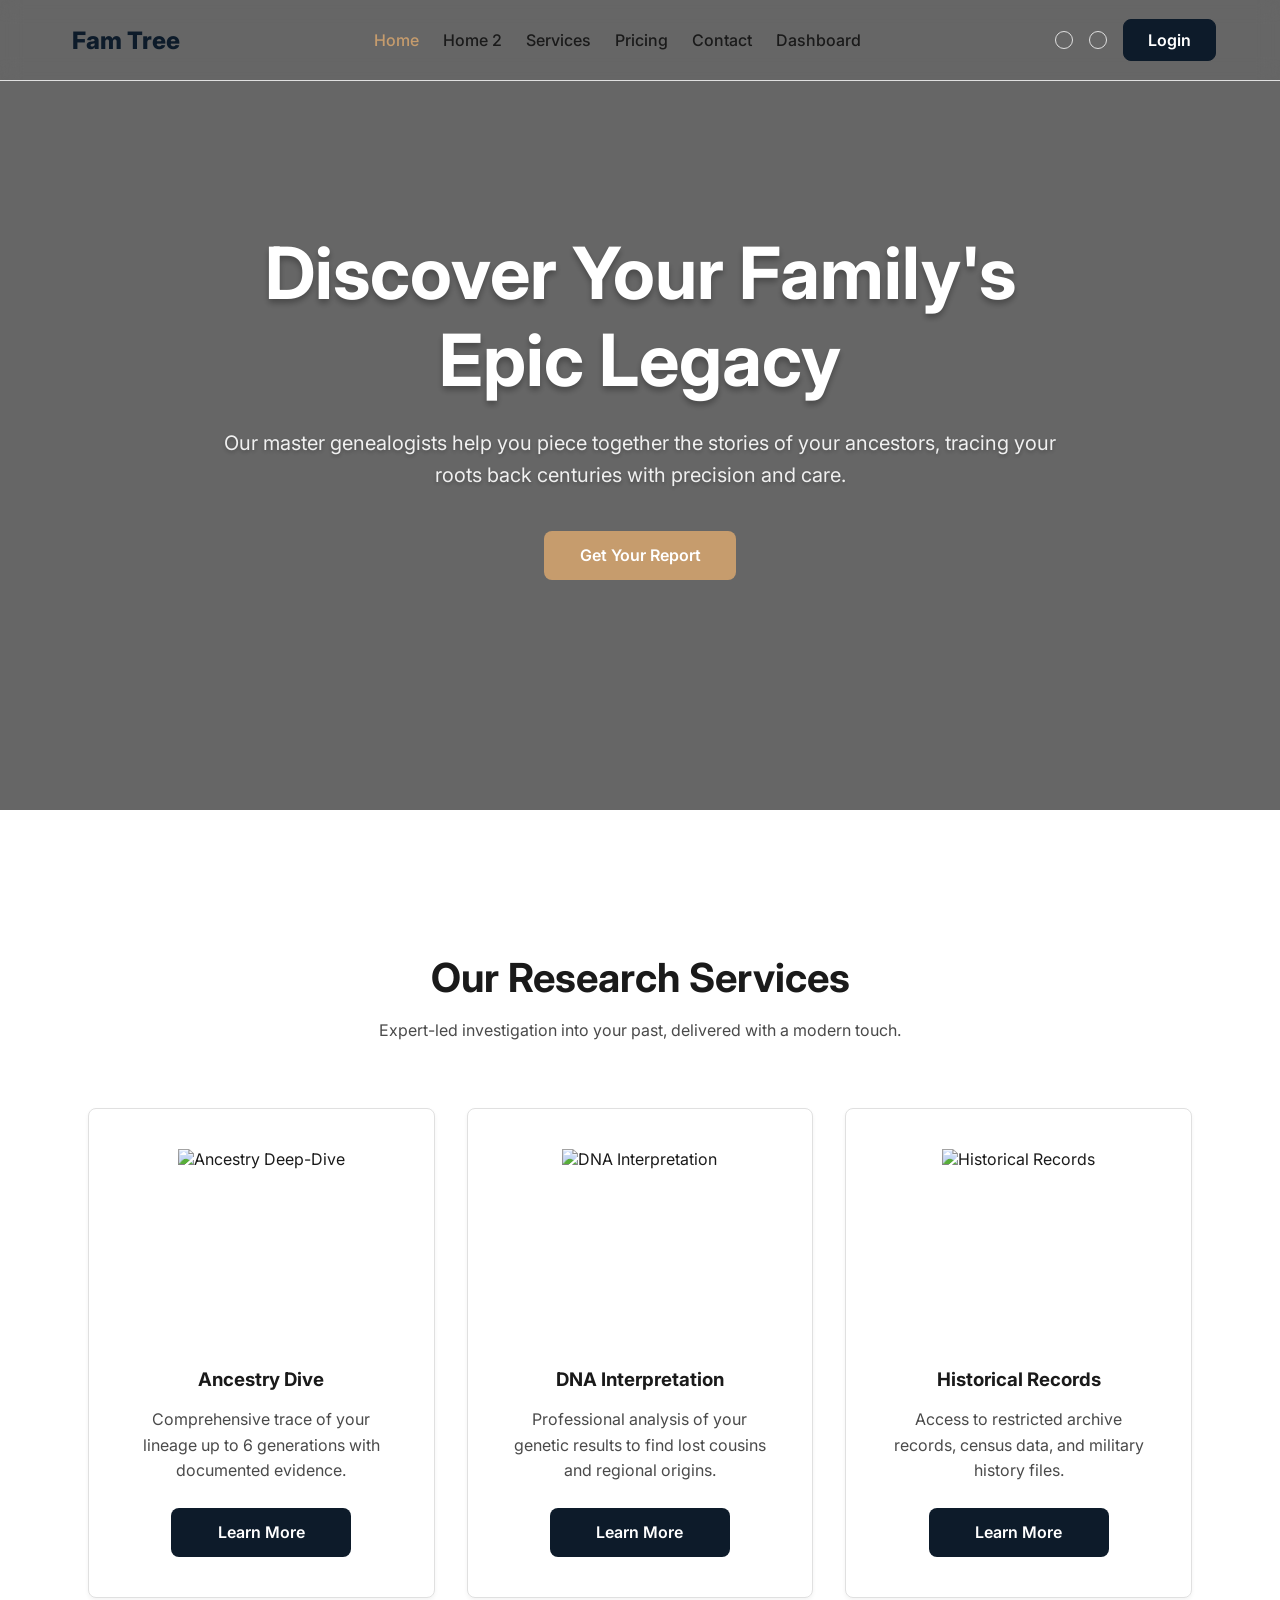
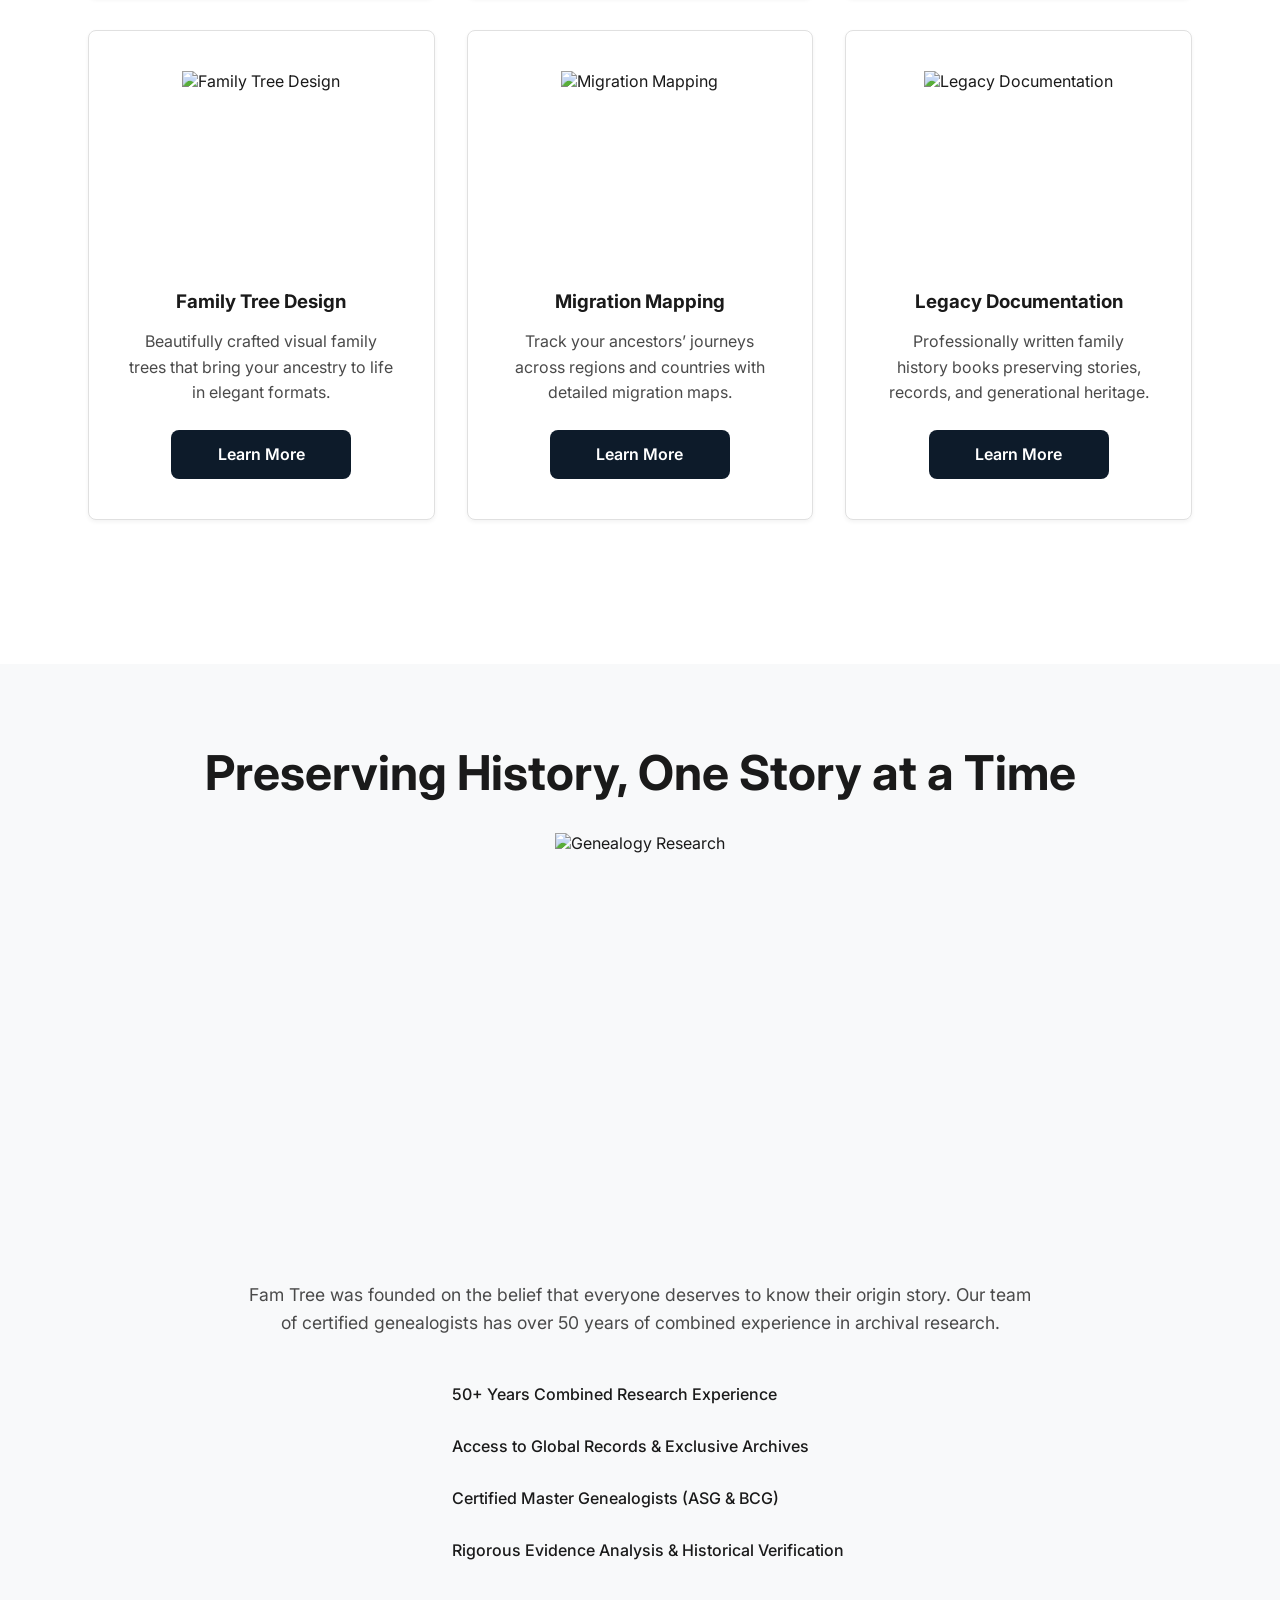
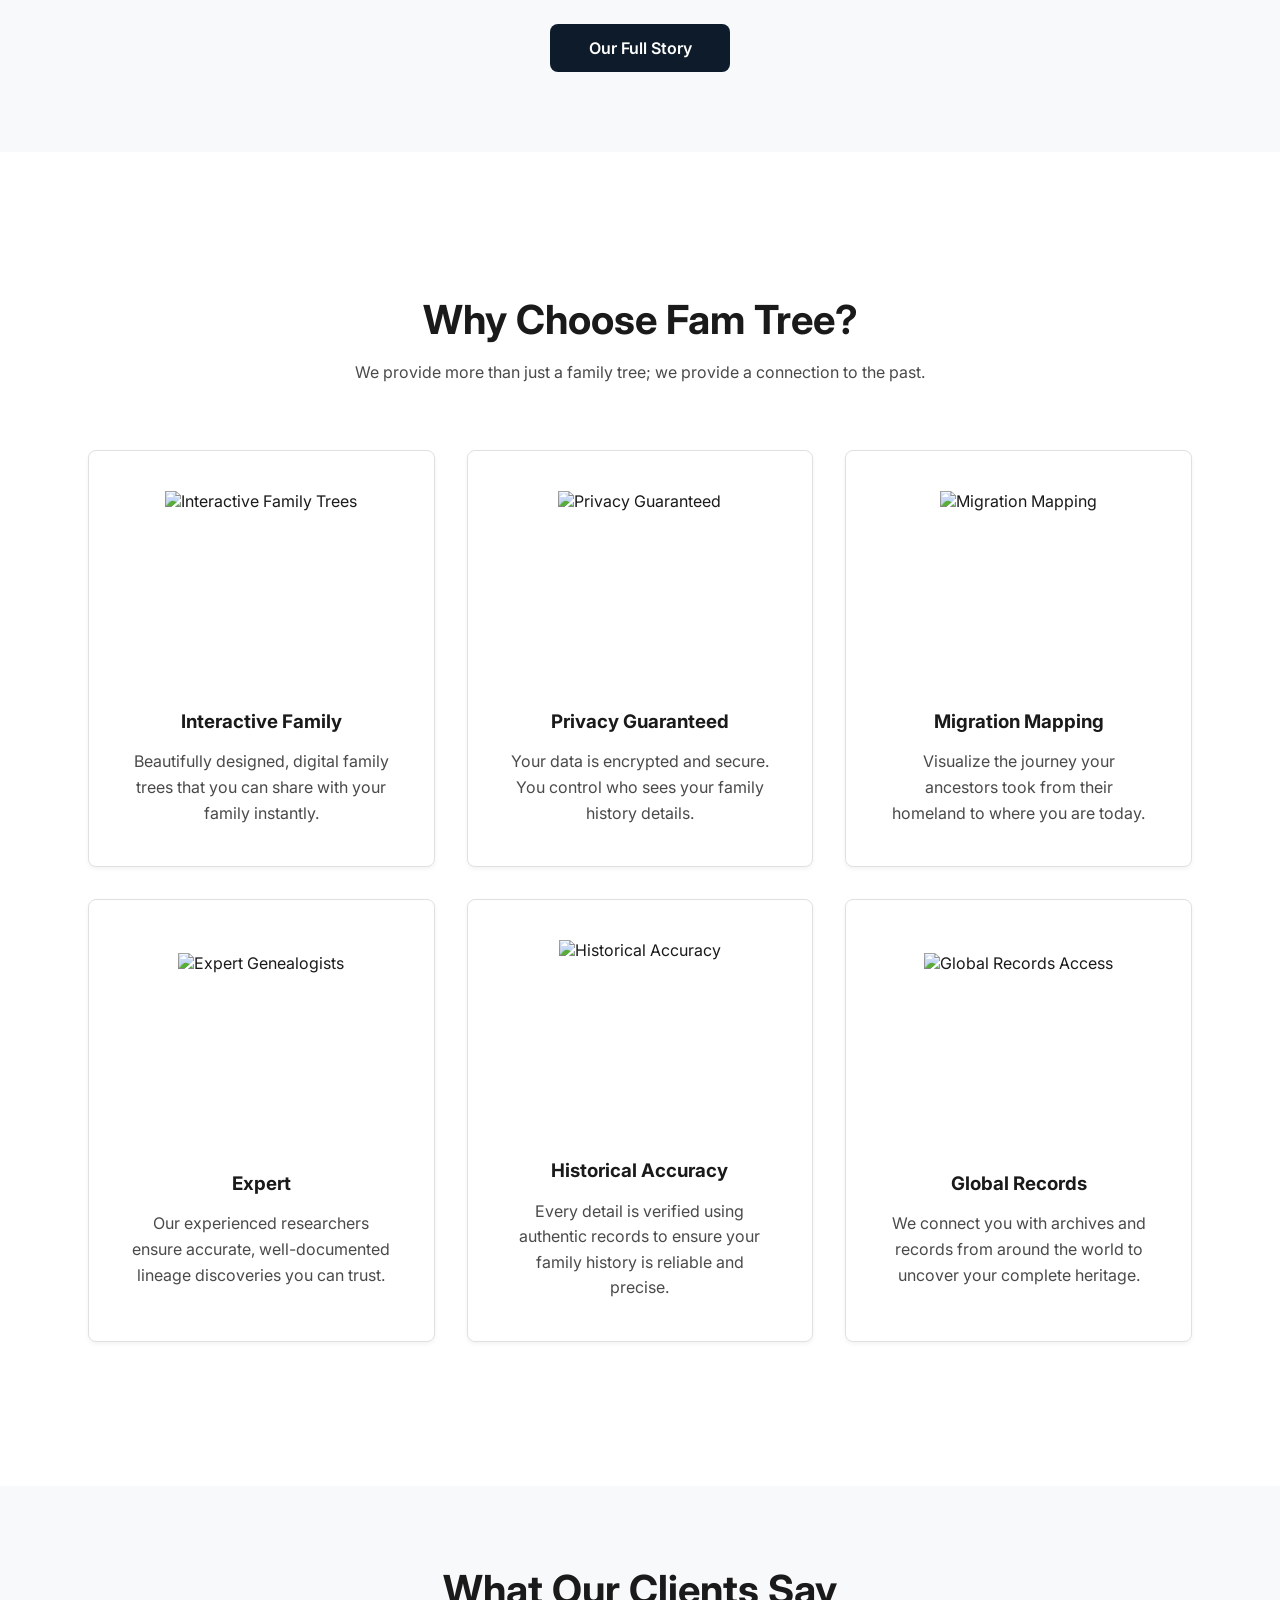
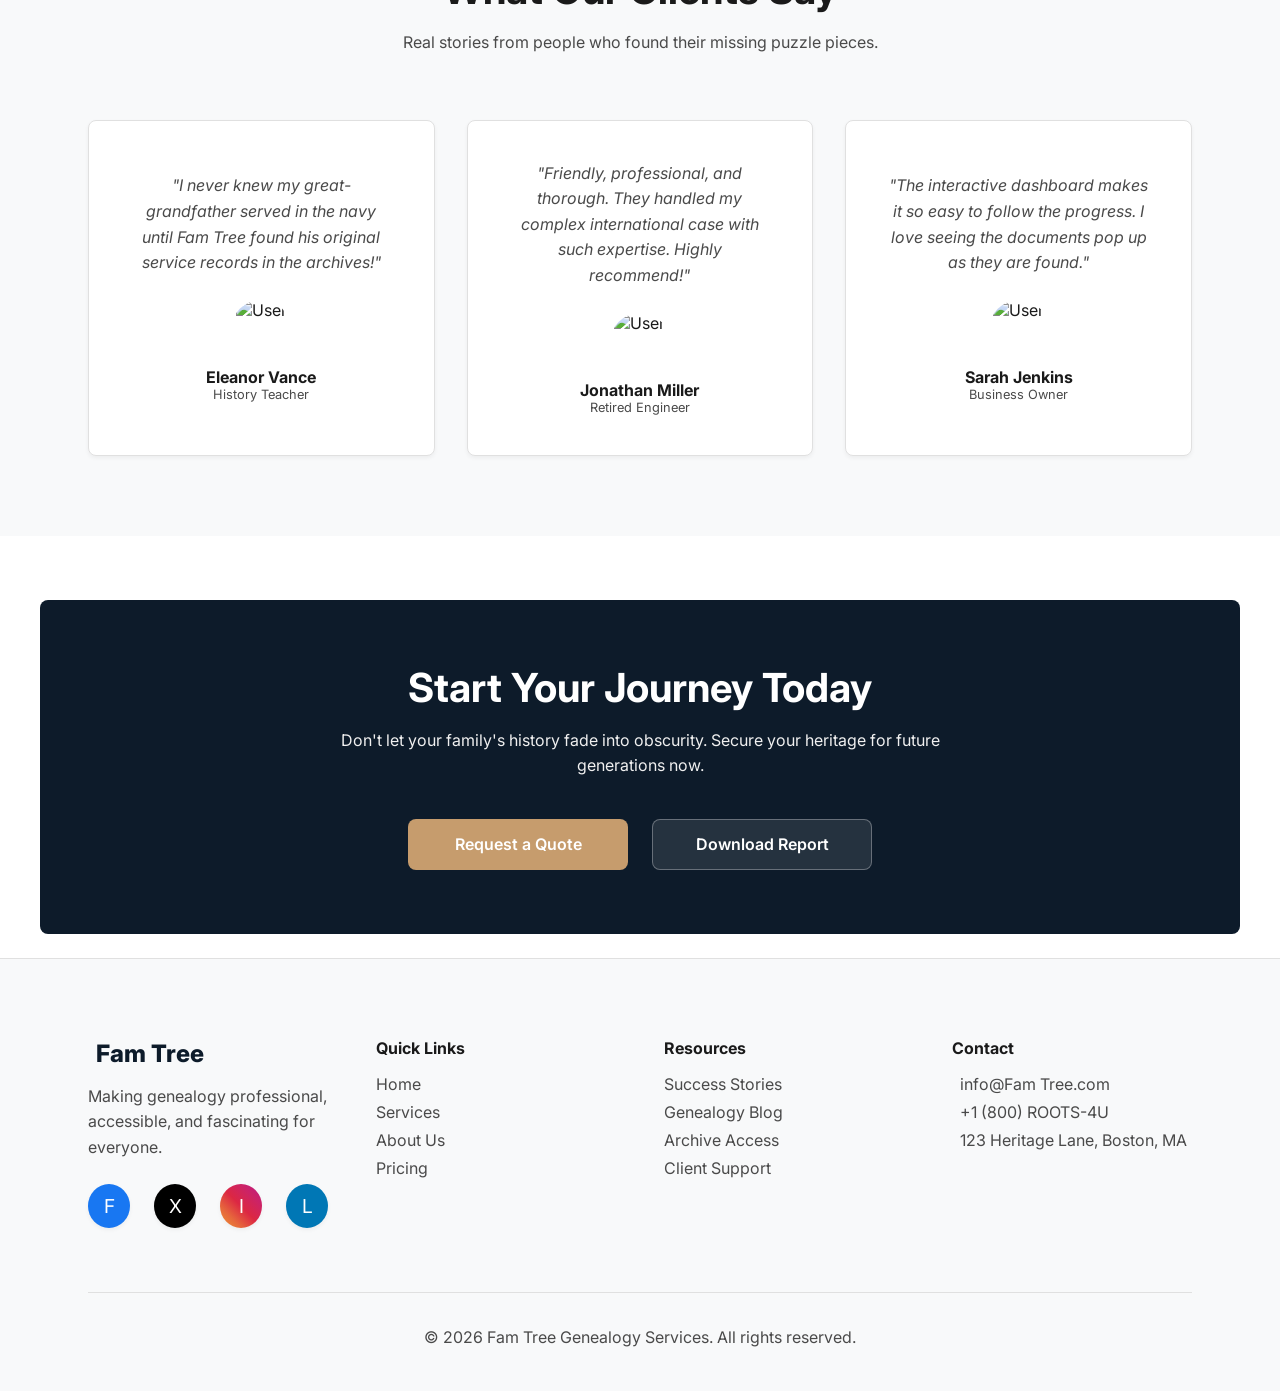
==== index.html @ e9df8e78 "first commit" ====
<!DOCTYPE html>
<html lang="en" dir="ltr">

<head>
    <meta charset="UTF-8">
    <meta name="viewport" content="width=device-width, initial-scale=1.0">
    <title>Fam Tree | Discover Your Roots, Uncover Your History</title>
    <!-- Favicon -->
    <link rel="icon" type="image/x-icon" href="https://lucide.dev/favicon.ico">
    <!-- Google Fonts -->
    <link href="https://fonts.googleapis.com/css2?family=Inter:wght@400;500;600;700;800&display=swap" rel="stylesheet">
    <!-- CSS -->
    <link rel="stylesheet" href="css/style.css">
    <!-- Lucide Icons -->
    <script src="https://unpkg.com/lucide@latest/dist/umd/lucide.js"></script>
</head>

<body data-theme="light">

    <!-- Header (Step 4) -->
    <header id="main-header">
        <nav class="nav-container">
            <a href="index.html" class="logo">
                <i data-lucide="tree-pine"></i>
                <span>Fam Tree</span>
            </a>

            <div class="nav-links">
                <a href="index.html" class="active">Home</a>
                <a href="home2.html">Home 2</a>
                <a href="services.html">Services</a>
                <a href="pricing.html">Pricing</a>
                <a href="contact.html">Contact</a>
                <a href="dashboard.html">Dashboard</a>

                <div class="mobile-controls">
                    <div class="mobile-toggle-group">
                        <button class="icon-btn theme-toggle" aria-label="Toggle Dark Mode">
                            <i data-lucide="moon"></i>
                        </button>
                        <button class="icon-btn rtl-toggle" aria-label="Toggle RTL Mode">
                            <i data-lucide="languages"></i>
                        </button>
                    </div>
                    <a href="login.html" class="login-btn">Login</a>
                </div>
            </div>

            <div class="controls">
                <button class="icon-btn theme-toggle" aria-label="Toggle Dark Mode">
                    <i data-lucide="moon"></i>
                </button>
                <button class="icon-btn rtl-toggle" aria-label="Toggle RTL Mode">
                    <i data-lucide="languages"></i>
                </button>
                <a href="login.html" class="login-btn" id="login-btn-desktop">Login</a>
                <div class="hamburger" id="hamburger-menu">
                    <span></span>
                    <span></span>
                    <span></span>
                </div>
            </div>
        </nav>
    </header>

    <!-- 1. Hero Section (Step 7) -->
    <section id="hero"
        style="background-image: linear-gradient(rgba(0,0,0,0.6), rgba(0,0,0,0.6)), url('https://images.stockcake.com/public/c/8/5/c851ef48-970d-474e-9f16-f80fe208108b_large/planting-with-grandfather-stockcake.jpg'); background-size: cover; background-position: center; min-height: 90vh; display: flex; align-items: center; justify-content: center; text-align: center; color: #fff;">
        <div class="container hero-content" style="max-width: 900px;">
            <h1
                style="font-size: clamp(2.5rem, 6vw, 4.5rem); margin-bottom: 1.5rem; text-shadow: 0 4px 6px rgba(0,0,0,0.3);">
                Discover Your Family's Epic Legacy</h1>
            <p
                style="font-size: 1.25rem; color: #f0f0f0; margin-bottom: 2.5rem; text-shadow: 0 2px 4px rgba(0,0,0,0.3);">
                Our master genealogists help you piece together the stories of your ancestors, tracing your roots back
                centuries with precision and care.</p>
            <div style="display: flex; gap: 1rem; justify-content: center; flex-wrap: wrap;">
                <a href="pricing.html" class="btn btn-secondary">Get Your Report</a>
                
            </div>
        </div>
    </section>

    <!-- 2. Services Section (Step 7) -->
    <section id="services">
        <div class="container">
            <div style="text-align: center; margin-bottom: 4rem;">
                <h2 style="font-size: 2.5rem;">Our Research Services</h2>
                <p>Expert-led investigation into your past, delivered with a modern touch.</p>
            </div>
            <div class="grid grid-3">
                <div class="card">
                    <div
                        style="width: 100%; height: 180px; border-radius: var(--border-radius); overflow: hidden; margin-bottom: 1.5rem;">
                        <img src="https://cdn-ildicnf.nitrocdn.com/RaVcSOySObzEWINmkfYUCYqUpcskbIoR/assets/images/optimized/rev-edc653f/www.flatworldsolutions.com/research-analysis/images/research-analysis-services.webp"
                            alt="Ancestry Deep-Dive" style="width: 100%; height: 100%; object-fit: cover;">
                    </div>
                    <div style="margin-bottom: 1rem;"><i data-lucide="search"
                            style="width: 32px; height: 32px; color: var(--secondary-color);"></i></div>
                    <h3>Ancestry Dive</h3>
                    <p>Comprehensive trace of your lineage up to 6 generations with documented evidence.</p>
                    <a href="services.html" class="btn btn-primary" style="margin-top: 1.5rem;">Learn More</a>
                </div>
                <div class="card">
                    <div
                        style="width: 100%; height: 180px; border-radius: var(--border-radius); overflow: hidden; margin-bottom: 1.5rem;">
                        <img src="https://i.natgeofe.com/n/54ab8be4-cdb4-4f77-9c31-396166cbd6a1/01-dna-nationalgeographic_2490526.jpg"
                            alt="DNA Interpretation" style="width: 100%; height: 100%; object-fit: cover;">
                    </div>
                    <div style="margin-bottom: 1rem;"><i data-lucide="dna"
                            style="width: 32px; height: 32px; color: var(--secondary-color);"></i></div>
                    <h3>DNA Interpretation</h3>
                    <p>Professional analysis of your genetic results to find lost cousins and regional origins.</p>
                    <a href="services.html" class="btn btn-primary" style="margin-top: 1.5rem;">Learn More</a>
                </div>
                <div class="card">
                    <div
                        style="width: 100%; height: 180px; border-radius: var(--border-radius); overflow: hidden; margin-bottom: 1.5rem;">
                        <img src="https://blog.myheritage.com/wp-content/uploads/A_table_with_a_heap_of_documents_on_it-1732808741153-e1733914135484-753x423.jpg"
                            alt="Historical Records" style="width: 100%; height: 100%; object-fit: cover;">
                    </div>
                    <div style="margin-bottom: 1rem;"><i data-lucide="file-text"
                            style="width: 32px; height: 32px; color: var(--secondary-color);"></i></div>
                    <h3>Historical Records</h3>
                    <p>Access to restricted archive records, census data, and military history files.</p>
                    <a href="services.html" class="btn btn-primary" style="margin-top: 1.5rem;">Learn More</a>
                </div>
                <div class="card">
    <div
        style="width: 100%; height: 180px; border-radius: var(--border-radius); overflow: hidden; margin-bottom: 1.5rem;">
        <img src="https://m.media-amazon.com/images/I/61j4xUYisyS._AC_SL400_.jpg"
            alt="Family Tree Design" style="width: 100%; height: 100%; object-fit: cover;">
    </div>
    <div style="margin-bottom: 1rem;">
        <i data-lucide="git-branch"
            style="width: 32px; height: 32px; color: var(--secondary-color);"></i>
    </div>
    <h3>Family Tree Design</h3>
    <p>Beautifully crafted visual family trees that bring your ancestry to life in elegant formats.</p>
    <a href="services.html" class="btn btn-primary" style="margin-top: 1.5rem;">Learn More</a>
</div>

<div class="card">
    <div
        style="width: 100%; height: 180px; border-radius: var(--border-radius); overflow: hidden; margin-bottom: 1.5rem;">
        <img src="https://striking-women.org/sites/striking-women.org/files/styles/media_responsive_widest/public/migration_map.png"
            alt="Migration Mapping" style="width: 100%; height: 100%; object-fit: cover;">
    </div>
    <div style="margin-bottom: 1rem;">
        <i data-lucide="map"
            style="width: 32px; height: 32px; color: var(--secondary-color);"></i>
    </div>
    <h3>Migration Mapping</h3>
    <p>Track your ancestors’ journeys across regions and countries with detailed migration maps.</p>
    <a href="services.html" class="btn btn-primary" style="margin-top: 1.5rem;">Learn More</a>
</div>

<div class="card">
    <div
        style="width: 100%; height: 180px; border-radius: var(--border-radius); overflow: hidden; margin-bottom: 1.5rem;">
        <img src="https://www.parson-europe.com/sites/default/files/2023-10/PAG_Illustrationen_Migration.png"
            alt="Legacy Documentation" style="width: 100%; height: 100%; object-fit: cover;">
    </div>
    <div style="margin-bottom: 1rem;">
        <i data-lucide="book-open"
            style="width: 32px; height: 32px; color: var(--secondary-color);"></i>
    </div>
    <h3>Legacy Documentation</h3>
    <p>Professionally written family history books preserving stories, records, and generational heritage.</p>
    <a href="services.html" class="btn btn-primary" style="margin-top: 1.5rem;">Learn More</a>
</div>
            </div>
        </div>
    </section>

    <!-- 3. About Section (Step 9) -->
    <section id="about" style="background-color: var(--bg-secondary); text-align: center;">
        <div class="container">
            <div style="max-width: 900px; margin: 0 auto;">
                <h2 style="font-size: clamp(2rem, 4vw, 3rem); margin-bottom: 2rem;">Preserving History, One Story at a Time</h2>
                <div style="border-radius: var(--border-radius); overflow: hidden; height: 400px; margin-bottom: 3rem;">
                    <img src="https://scottpublib.org/wp-content/uploads/2021/12/Genealogy-5.jpg"
                        alt="Genealogy Research" style="width: 100%; height: 100%; object-fit: cover;">
                </div>
                <p style="margin-bottom: 2.5rem; font-size: 1.1rem; max-width: 800px; margin-left: auto; margin-right: auto;">
                    Fam Tree was founded on the belief that everyone deserves to know
                    their origin story. Our team of certified genealogists has over 50 years of combined experience in
                    archival research.
                </p>
                
                <div class="centered-list" style="display: inline-flex; flex-direction: column; align-items: flex-start; gap: 1rem; text-align: left;">
                    <div style="display: flex; align-items: center; gap: 1rem;">
                        <i data-lucide="check-circle" style="color: var(--success);"></i>
                        <span style="font-weight: 500;">50+ Years Combined Research Experience</span>
                    </div>
                    <div style="display: flex; align-items: center; gap: 1rem;">
                        <i data-lucide="check-circle" style="color: var(--success);"></i>
                        <span style="font-weight: 500;">Access to Global Records & Exclusive Archives</span>
                    </div>
                    <div style="display: flex; align-items: center; gap: 1rem;">
                        <i data-lucide="check-circle" style="color: var(--success);"></i>
                        <span style="font-weight: 500;">Certified Master Genealogists (ASG & BCG)</span>
                    </div>
                    <div style="display: flex; align-items: center; gap: 1rem;">
                        <i data-lucide="check-circle" style="color: var(--success);"></i>
                        <span style="font-weight: 500;">Rigorous Evidence Analysis & Historical Verification</span>
                    </div>
                </div>

                <div style="margin-top: 3rem;">
                    <a href="about.html" class="btn btn-primary">Our Full Story</a>
                </div>
            </div>
        </div>
    </section>

    <!-- 4. Features Section (Step 7) -->
    <section id="features">
        <div class="container">
            <div style="text-align: center; margin-bottom: 4rem;">
                <h2 style="font-size: 2.5rem;">Why Choose Fam Tree?</h2>
                <p>We provide more than just a family tree; we provide a connection to the past.</p>
            </div>
            <div class="grid grid-3">
                <div class="card">
                    <div
                        style="width: 100%; height: 180px; border-radius: var(--border-radius); overflow: hidden; margin-bottom: 1.5rem;">
                        <img src="https://encrypted-tbn0.gstatic.com/images?q=tbn:ANd9GcQBId6XuQ-1ZYczVH-W8gR7zwb1lmcl3g0XEQ&s"
                            alt="Interactive Family Trees" style="width: 100%; height: 100%; object-fit: cover;">
                    </div>
                    <div style="margin-bottom: 1rem;"><i data-lucide="layout"
                            style="width: 32px; height: 32px; color: var(--secondary-color);"></i></div>
                    <h3>Interactive Family</h3>
                    <p>Beautifully designed, digital family trees that you can share with your family instantly.</p>
                </div>
                <div class="card">
                    <div
                        style="width: 100%; height: 180px; border-radius: var(--border-radius); overflow: hidden; margin-bottom: 1.5rem;">
                        <img src="https://encrypted-tbn0.gstatic.com/images?q=tbn:ANd9GcRkGci40p_dn0ZCUqzrojlYdhvk-2KkG0Jw3Q&s"
                            alt="Privacy Guaranteed" style="width: 100%; height: 100%; object-fit: cover;">
                    </div>
                    <div style="margin-bottom: 1rem;"><i data-lucide="shield"
                            style="width: 32px; height: 32px; color: var(--secondary-color);"></i></div>
                    <h3>Privacy Guaranteed</h3>
                    <p>Your data is encrypted and secure. You control who sees your family history details.</p>
                </div>
                <div class="card">
                    <div
                        style="width: 100%; height: 180px; border-radius: var(--border-radius); overflow: hidden; margin-bottom: 1.5rem;">
                        <img src="https://encrypted-tbn0.gstatic.com/images?q=tbn:ANd9GcRRNCn7xjxA8JRIG6fFx0dMrOPbjpmGzodWLg&s"
                            alt="Migration Mapping" style="width: 100%; height: 100%; object-fit: cover;">
                    </div>
                    <div style="margin-bottom: 1rem;"><i data-lucide="map"
                            style="width: 32px; height: 32px; color: var(--secondary-color);"></i></div>
                    <h3>Migration Mapping</h3>
                    <p>Visualize the journey your ancestors took from their homeland to where you are today.</p>
                </div>
                <div class="card">
    <div
        style="width: 100%; height: 180px; border-radius: var(--border-radius); overflow: hidden; margin-bottom: 1.5rem;">
        <img src="https://cdn.prod.website-files.com/5d4213aaa839ea4dd99840c4/69bb2b609eb6a21d52b551ac_36c445b8fc75cc836c0a0fb1c257f9bf_Trace%20-%20Website%20Home%20Genealogy%20Courses.png"
            alt="Expert Genealogists" style="width: 100%; height: 100%; object-fit: cover;">
    </div>
    <div style="margin-bottom: 1rem;">
        <i data-lucide="users"
            style="width: 32px; height: 32px; color: var(--secondary-color);"></i>
    </div>
    <h3>Expert </h3>
    <p>Our experienced researchers ensure accurate, well-documented lineage discoveries you can trust.</p>
</div>

<div class="card">
    <div
        style="width: 100%; height: 180px; border-radius: var(--border-radius); overflow: hidden; margin-bottom: 1.5rem;">
        <img src="https://encrypted-tbn0.gstatic.com/images?q=tbn:ANd9GcRTDAcuaHDPHxop4xpb36xUgG2jw1hkYfPNAQ&s"
            alt="Historical Accuracy" style="width: 100%; height: 100%; object-fit: cover;">
    </div>
    <div style="margin-bottom: 1rem;">
        <i data-lucide="check-circle"
            style="width: 32px; height: 32px; color: var(--secondary-color);"></i>
    </div>
    <h3>Historical Accuracy</h3>
    <p>Every detail is verified using authentic records to ensure your family history is reliable and precise.</p>
</div>

<div class="card">
    <div
        style="width: 100%; height: 180px; border-radius: var(--border-radius); overflow: hidden; margin-bottom: 1.5rem;">
        <img src="https://edge.fscdn.org/assets/static/media/whatIsARecordImage.26b628647caf1705136908b1495634f8.svg"
            alt="Global Records Access" style="width: 100%; height: 100%; object-fit: cover;">
    </div>
    <div style="margin-bottom: 1rem;">
        <i data-lucide="globe"
            style="width: 32px; height: 32px; color: var(--secondary-color);"></i>
    </div>
    <h3>Global Records</h3>
    <p>We connect you with archives and records from around the world to uncover your complete heritage.</p>
</div>
            </div>
        </div>
    </section>

    <!-- 5. Testimonials Section (Step 7) -->
    <section id="testimonials" style="background-color: var(--bg-secondary);">
        <div class="container">
            <div style="text-align: center; margin-bottom: 4rem;">
                <h2 style="font-size: 2.5rem;">What Our Clients Say</h2>
                <p>Real stories from people who found their missing puzzle pieces.</p>
            </div>
            <div class="grid grid-3">
                <div class="card">
                    <p style="font-style: italic; margin-bottom: 1.5rem;">"I never knew my great-grandfather served in
                        the navy until Fam Tree found his original service records in the archives!"</p>
                    <div style="display: flex; flex-direction: column; align-items: center;">
                        <div
                            style="width: 60px; height: 60px; border-radius: 50%; overflow: hidden; margin-bottom: 0.5rem;">
                            <img src="https://i.pravatar.cc/150?u=1" alt="User" style="width: 100%;">
                        </div>
                        <h4 style="margin: 0;">Eleanor Vance</h4>
                        <span style="font-size: 0.8rem; color: var(--text-secondary);">History Teacher</span>
                    </div>
                </div>
                <div class="card">
                    <p style="font-style: italic; margin-bottom: 1.5rem;">"Friendly, professional, and thorough. They
                        handled my complex international case with such expertise. Highly recommend!"</p>
                    <div style="display: flex; flex-direction: column; align-items: center;">
                        <div
                            style="width: 60px; height: 60px; border-radius: 50%; overflow: hidden; margin-bottom: 0.5rem;">
                            <img src="https://i.pravatar.cc/150?u=2" alt="User" style="width: 100%;">
                        </div>
                        <h4 style="margin: 0;">Jonathan Miller</h4>
                        <span style="font-size: 0.8rem; color: var(--text-secondary);">Retired Engineer</span>
                    </div>
                </div>
                <div class="card">
                    <p style="font-style: italic; margin-bottom: 1.5rem;">"The interactive dashboard makes it so easy to
                        follow the progress. I love seeing the documents pop up as they are found."</p>
                    <div style="display: flex; flex-direction: column; align-items: center;">
                        <div
                            style="width: 60px; height: 60px; border-radius: 50%; overflow: hidden; margin-bottom: 0.5rem;">
                            <img src="https://i.pravatar.cc/150?u=3" alt="User" style="width: 100%;">
                        </div>
                        <h4 style="margin: 0;">Sarah Jenkins</h4>
                        <span style="font-size: 0.8rem; color: var(--text-secondary);">Business Owner</span>
                    </div>
                </div>
            </div>
        </div>
    </section>

    <!-- 6. CTA Banner (Step 7) -->
    <section id="cta" style="padding: 0;">
        <div class="container"
            style="background-color: var(--primary-color); border-radius: var(--border-radius); padding: 4rem; color: #fff; text-align: center; margin-bottom: -40px; position: relative; z-index: 2;">
            <h2 style="font-size: 2.5rem; color: #fff;">Start Your Journey Today</h2>
            <p style="color: #f0f0f0; margin-bottom: 2.5rem; max-width: 600px; margin-left: auto; margin-right: auto;">
                Don't let your family's history fade into obscurity. Secure your heritage for future generations now.
            </p>
            <div style="display: flex; gap: 1.5rem; justify-content: center; flex-wrap: wrap;">
                <a href="contact.html" class="btn btn-secondary" style="min-width: 220px;">Request a Quote</a>
                <a href="about.html" class="btn btn-primary"
                    style="background: rgba(255,255,255,0.1); border: 1px solid rgba(255,255,255,0.3); min-width: 220px;">Download
                    Report</a>
            </div>
        </div>
    </section>

    <!-- Footer (Step 15) -->
    <footer>
        <div class="container">
            <div class="footer-grid">
                <div>
                    <a href="index.html" class="logo" style="margin-bottom: 1rem;">
                        <i data-lucide="tree-pine"></i>
                        <span>Fam Tree</span>
                    </a>
                    <p>Making genealogy professional, accessible, and fascinating for everyone.</p>
                    <div class="footer-social">
                        <a href="#" class="social-link social-fb" aria-label="Facebook"><span>F</span></a>
                        <a href="#" class="social-link social-tw" aria-label="X"><span>X</span></a>
                        <a href="#" class="social-link social-ig" aria-label="Instagram"><span>I</span></a>
                        <a href="#" class="social-link social-ln" aria-label="LinkedIn"><span>L</span></a>
                    </div>
                </div>
                <div>
                    <h4>Quick Links</h4>
                    <ul style="list-style: none; display: flex; flex-direction: column; gap: 0.5rem;">
                        <li><a href="index.html" style="text-decoration: none; color: var(--text-secondary);">Home</a>
                        </li>
                        <li><a href="services.html"
                                style="text-decoration: none; color: var(--text-secondary);">Services</a></li>
                        <li><a href="about.html" style="text-decoration: none; color: var(--text-secondary);">About
                                Us</a></li>
                        <li><a href="pricing.html"
                                style="text-decoration: none; color: var(--text-secondary);">Pricing</a></li>
                    </ul>
                </div>
                <div>
                    <h4>Resources</h4>
                    <ul style="list-style: none; display: flex; flex-direction: column; gap: 0.5rem;">
                        <li><a href="#" style="text-decoration: none; color: var(--text-secondary);">Success Stories</a>
                        </li>
                        <li><a href="#" style="text-decoration: none; color: var(--text-secondary);">Genealogy Blog</a>
                        </li>
                        <li><a href="#" style="text-decoration: none; color: var(--text-secondary);">Archive Access</a>
                        </li>
                        <li><a href="#" style="text-decoration: none; color: var(--text-secondary);">Client Support</a>
                        </li>
                    </ul>
                </div>
                <div>
                    <h4>Contact</h4>
                    <ul style="list-style: none; display: flex; flex-direction: column; gap: 0.5rem;">
                        <li style="display: flex; gap: 0.5rem; color: var(--text-secondary);"><i data-lucide="mail"></i>
                            info@Fam Tree.com</li>
                        <li style="display: flex; gap: 0.5rem; color: var(--text-secondary);"><i
                                data-lucide="phone"></i> +1 (800) ROOTS-4U</li>
                        <li style="display: flex; gap: 0.5rem; color: var(--text-secondary);"><i
                                data-lucide="map-pin"></i> 123 Heritage Lane, Boston, MA</li>
                    </ul>
                </div>
            </div>
            <div style="border-top: 1px solid var(--border-color); padding-top: 2rem; text-align: center;">
                <p>&copy; 2026 Fam Tree Genealogy Services. All rights reserved.</p>
            </div>
        </div>
    </footer>

    <!-- Scripts -->
    <script src="js/main.js"></script>
    <script>
        lucide.createIcons();
    </script>
</body>

</html>
---- css/style.css ----
:root {
    /* Primary Colors */
    --primary-color: #0d1b2a;
    --primary-hover: #1b263b;
    --secondary-color: #c69c6d;
    --secondary-hover: #b58b5a;
    
    /* Text Colors - Light Mode */
    --text-primary: #1a1a1a;
    --text-secondary: #4a4a4a;
    --bg-primary: #ffffff;
    --bg-secondary: #f8f9fa;
    --card-bg: #ffffff;
    --border-color: #e0e0e0;

    /* Theme Tokens */
    --header-bg: rgba(255, 255, 255, 0.95);
    --shadow-sm: 0 2px 4px rgba(0,0,0,0.05);
    --shadow-md: 0 4px 6px rgba(0,0,0,0.1);
    --shadow-lg: 0 10px 15px rgba(0,0,0,0.1);

    /* Status Colors */
    --success: #2ecc71;
    --error: #e74c3c;
    --warning: #f39c12;

    /* Spacing */
    --section-padding: 80px 5%;
    --container-width: 1200px;
    --border-radius: 8px;
    --transition: all 0.3s ease;
}

[data-theme="dark"] {
    --text-primary: #f0f0f0;
    --text-secondary: #b0b0b0;
    --bg-primary: #0a0e14;
    --bg-secondary: #141b24;
    --card-bg: #1c252e;
    --border-color: #2d3748;
    --header-bg: rgba(10, 14, 20, 0.95);
}

[dir="rtl"] {
    direction: rtl;
    text-align: right;
}

* {
    margin: 0;
    padding: 0;
    box-sizing: border-box;
    font-family: 'Inter', system-ui, -apple-system, sans-serif;
}

body {
    background-color: var(--bg-primary);
    color: var(--text-primary);
    transition: var(--transition);
    overflow-x: hidden;
}

/* Typography */
h1, h2, h3, h4 {
    font-weight: 700;
    line-height: 1.2;
    margin-bottom: 1rem;
}

p {
    line-height: 1.6;
    color: var(--text-secondary);
}

/* Layout Utilities */
.container {
    max-width: var(--container-width);
    margin: 0 auto;
    padding: 0 1.5rem;
}

section {
    padding: var(--section-padding);
    margin-bottom: 4rem; /* Gap between sections */
}

/* Global Card Alignment Rules (Step 3) */
.card {
    background: var(--card-bg);
    padding: 2.5rem;
    border-radius: var(--border-radius);
    border: 1px solid var(--border-color);
    box-shadow: var(--shadow-sm);
    display: flex;
    flex-direction: column;
    align-items: center;
    justify-content: center;
    text-align: center;
    transition: var(--transition);
}

.card:hover {
    transform: translateY(-5px);
    box-shadow: var(--shadow-lg);
    border-color: var(--secondary-color);
}

.card h1, .card h2, .card h3, .card h4, 
.card p, .card ul, .card li, .card button, .card a, .card img {
    margin-left: auto;
    margin-right: auto;
    text-align: center;
}

/* Buttons (Step 5) */
.btn {
    padding: 0.9rem 2.2rem;
    border-radius: var(--border-radius);
    font-weight: 600;
    cursor: pointer;
    transition: var(--transition);
    border: none;
    text-decoration: none;
    display: inline-flex;
    align-items: center;
    justify-content: center;
    gap: 0.5rem;
    font-size: 1rem;
    min-width: 180px; /* Standardize hero buttons */
    text-align: center;
}

.btn-primary {
    background-color: var(--primary-color);
    color: #ffffff;
}

.btn-primary:hover {
    background-color: var(--primary-hover);
    transform: scale(1.02);
}

.btn-secondary {
    background-color: var(--secondary-color);
    color: #ffffff;
}

.btn-secondary:hover {
    background-color: var(--secondary-hover);
    transform: scale(1.02);
}

/* Responsive Grids (Step 3) */
.grid {
    display: grid;
    gap: 2rem;
}

@media (min-width: 1024px) {
    .grid-3 { grid-template-columns: repeat(3, 1fr); }
    .grid-4 { grid-template-columns: repeat(4, 1fr); }
}

@media (max-width: 1023px) and (min-width: 768px) {
    .grid-3, .grid-4 {
        grid-template-columns: repeat(2, 1fr); /* STRICT 2x2 */
    }
}

@media (max-width: 767px) {
    .grid-3, .grid-4 {
        grid-template-columns: 1fr; /* 1 column */
    }
    
    section {
        padding: 60px 5%;
    }
}

/* Header & Toggle Controls */
header {
    position: fixed;
    top: 0;
    width: 100%;
    z-index: 1000;
    background: var(--header-bg);
    backdrop-filter: blur(10px);
    border-bottom: 1px solid var(--border-color);
    transition: var(--transition);
}

.nav-container {
    height: 80px;
    display: flex;
    justify-content: space-between;
    align-items: center;
    padding: 0 5%;
    position: relative;
}

.logo {
    font-size: 1.5rem;
    font-weight: 800;
    color: var(--primary-color);
    display: flex;
    align-items: center;
    gap: 0.5rem;
    text-decoration: none;
    z-index: 1001; /* Above mobile menu */
}

[data-theme="dark"] .logo {
    color: var(--secondary-color);
}

.nav-links {
    display: flex;
    gap: 2rem;
    align-items: center;
}

.nav-links a {
    text-decoration: none;
    color: var(--text-primary);
    font-weight: 500;
    transition: var(--transition);
    white-space: nowrap;
}

.nav-links a:hover, .nav-links a.active {
    color: var(--secondary-color);
}

.controls {
    display: flex;
    gap: 1rem;
    align-items: center;
}

.icon-btn {
    background: none;
    border: 1px solid var(--border-color);
    padding: 0.5rem;
    border-radius: 50%;
    cursor: pointer;
    color: var(--text-primary);
    display: flex;
    align-items: center;
    justify-content: center;
    transition: var(--transition);
}

.icon-btn:hover {
    border-color: var(--secondary-color);
    color: var(--secondary-color);
}

/* Login Button Specific Style */
.login-btn {
    padding: 0.6rem 1.5rem;
    border-radius: var(--border-radius);
    background-color: var(--primary-color);
    color: #fff !important;
    font-weight: 600;
    text-decoration: none;
    transition: var(--transition);
    border: 1px solid var(--primary-color);
}

.login-btn:hover {
    background-color: var(--primary-hover);
    border-color: var(--primary-hover);
}

.mobile-controls {
    display: none;
    flex-direction: column;
    gap: 1.5rem;
    width: 100%;
    margin-top: 2rem;
    padding-top: 2rem;
    border-top: 1px solid var(--border-color);
}

/* Footer (Step 15) */
footer {
    background: var(--bg-secondary);
    padding: 80px 5% 40px;
    border-top: 1px solid var(--border-color);
}

.footer-grid {
    display: grid;
    grid-template-columns: repeat(auto-fit, minmax(200px, 1fr));
    gap: 3rem;
    margin-bottom: 4rem;
}

.footer-social {
    display: flex;
    gap: 1.5rem;
    margin-top: 1.5rem;
}

.social-link {
    width: 44px;
    height: 44px;
    border-radius: 50%;
    display: flex;
    align-items: center;
    justify-content: center;
    color: #fff !important;
    transition: var(--transition);
    text-decoration: none;
    box-shadow: var(--shadow-sm);
}

.social-link i, .social-link span {
    font-size: 1.2rem;
    display: block;
}

.social-link:hover {
    transform: translateY(-3px) scale(1.1);
    box-shadow: var(--shadow-md);
}

.social-fb { background: #1877F2; }
.social-ig { background: linear-gradient(45deg, #f09433 0%, #e6683c 25%, #dc2743 50%, #cc2366 75%, #bc1888 100%); }
.social-tw { background: #000000; } /* X / Twitter */
.social-ln { background: #0077b5; }
.social-gg { background: #DB4437; } /* Google */

/* Hamburger Menu */
.hamburger {
    display: none;
    cursor: pointer;
    flex-direction: column;
    gap: 5px;
}

.hamburger span {
    width: 25px;
    height: 3px;
    background: var(--text-primary);
    transition: var(--transition);
}

@media (min-width: 1024px) {
    .nav-container {
        display: grid;
        grid-template-columns: auto 1fr auto;
        gap: 2rem;
    }

    .nav-links {
        justify-self: center;
        gap: 1.5rem; /* Slightly reduced spacing for 1024px */
    }

    .controls {
        justify-self: end;
    }

    .hamburger {
        display: none;
    }
}

@media (min-width: 1440px) {
    .nav-links {
        gap: 2.5rem; /* Increased spacing for larger desktop */
    }
}

@media (max-width: 1023px) {
    .hamburger { display: flex; }
    
    .controls .theme-toggle, 
    .controls .rtl-toggle, 
    .controls #login-btn-desktop {
        display: none;
    }

    .nav-links {
        display: none;
        flex-direction: column;
        width: 100%;
        background-color: var(--header-bg);
        position: absolute;
        top: 80px;
        left: 0;
        z-index: 1000;
        padding: 2rem;
        box-shadow: var(--shadow-md);
        border-top: 1px solid var(--border-color);
        max-height: calc(100vh - 80px);
        overflow-y: auto;
    }

    .nav-links.active {
        display: flex;
    }

    .mobile-controls {
        display: flex;
    }

    .mobile-controls .mobile-toggle-group {
        display: flex;
        gap: 1rem;
        justify-content: center;
    }

    .mobile-controls .login-btn {
        text-align: center;
        justify-content: center;
        display: flex;
    }

    .mobile-stack {
        grid-template-columns: 1fr !important;
        text-align: center;
    }

    .mobile-column-stack {
        flex-direction: column !important;
    }

    .mobile-text-center {
        text-align: center !important;
    }
}

/* Contact Page Grid Fixes */
.contact-grid {
    display: grid;
    grid-template-columns: 1fr 1.5fr;
    gap: 4rem;
    align-items: start;
}

.form-grid {
    display: grid;
    grid-template-columns: 1fr 1fr;
    gap: 1.5rem;
    margin-bottom: 1.5rem;
}

@media (max-width: 1024px) {
    .contact-grid {
        gap: 2rem;
    }
}

@media (max-width: 768px) {
    .contact-grid {
        grid-template-columns: 1fr;
        gap: 3rem;
    }

    .form-grid {
        grid-template-columns: 1fr;
        gap: 1rem;
    }
    
    .contact-form-container {
        padding: 2rem !important;
    }
}

@media (max-width: 360px) {
    .contact-form-container {
        padding: 1.5rem !important;
    }
}

/* Reveal-on-Hover Service Cards */
.reveal-card {
    height: 350px;
    position: relative;
    overflow: hidden;
    border-radius: var(--border-radius);
    border: 1px solid var(--border-color);
    box-shadow: var(--shadow-sm);
    transition: var(--transition);
    cursor: pointer;
}

.reveal-card-image {
    width: 100%;
    height: 100%;
    object-fit: cover;
    transition: transform 0.5s ease;
}

.reveal-card-overlay {
    position: absolute;
    top: 0;
    left: 0;
    width: 100%;
    height: 100%;
    background: linear-gradient(to top, rgba(13, 27, 42, 0.95), rgba(13, 27, 42, 0.4));
    display: flex;
    flex-direction: column;
    justify-content: center;
    align-items: center;
    text-align: center;
    padding: 2.5rem;
    color: #fff;
    transition: var(--transition);
}

.reveal-card-header {
    display: flex;
    flex-direction: column;
    align-items: center;
    gap: 0.75rem;
    margin-bottom: 0.5rem;
    transition: transform 0.3s ease;
}

.reveal-card-header i {
    width: 24px;
    height: 24px;
    color: var(--secondary-color);
}

.reveal-card-header h3 {
    margin: 0;
    font-size: 1.4rem;
    color: #fff;
}

.reveal-card-details {
    max-height: 0;
    opacity: 0;
    overflow: hidden;
    transition: all 0.4s ease;
    font-size: 0.95rem;
    line-height: 1.5;
    color: #f0f0f0;
}

.reveal-card:hover .reveal-card-image {
    transform: scale(1.1);
}

.reveal-card:hover .reveal-card-overlay {
    background: linear-gradient(to top, rgba(13, 27, 42, 0.98), rgba(13, 27, 42, 0.7));
}

.reveal-card:hover .reveal-card-header {
    transform: translateY(-5px);
}

.reveal-card:hover .reveal-card-details {
    max-height: 150px;
    opacity: 1;
    margin-top: 1rem;
}

/* Centered Section Utilities */
.centered-section {
    text-align: center;
    display: flex;
    flex-direction: column;
    align-items: center;
}

.centered-section .section-header {
    max-width: 800px;
}

/* Animations (Step 16) */
@keyframes fadeInUp {
    from { opacity: 0; transform: translateY(20px); }
    to { opacity: 1; transform: translateY(0); }
}

.fade-in-up {
    animation: fadeInUp 0.8s ease forwards;
}

.reveal {
    opacity: 0;
    transition: opacity 0.8s ease, transform 0.8s ease;
}

.reveal.fade-in-up {
    opacity: 1;
}

/* Base Hero Section for Subpages */
.hero-section {
    padding: 160px 0 100px;
    background-size: cover;
    background-position: center;
    background-repeat: no-repeat;
    position: relative;
    text-align: center;
    color: #fff;
    display: flex;
    align-items: center;
    justify-content: center;
    min-height: 50vh;
}

.hero-section::before {
    content: '';
    position: absolute;
    top: 0;
    left: 0;
    width: 100%;
    height: 100%;
    background: linear-gradient(rgba(0,0,0,0.7), rgba(0,0,0,0.7));
    z-index: 1;
}

.hero-section .container {
    position: relative;
    z-index: 2;
}

.hero-section h1 {
    font-size: clamp(2.5rem, 5vw, 4rem);
    margin-bottom: 1.5rem;
    color: #fff;
}

.hero-section p {
    font-size: 1.2rem;
    color: #f0f0f0;
    max-width: 800px;
    margin: 0 auto 2.5rem;
}

/* Centered Lists Utility */
.centered-list {
    display: inline-block;
    text-align: left;
    margin: 0 auto;
}

.centered-list div {
    margin-bottom: 1rem;
}

/* Home 2 Premium Styles */
.premium-hero {
    min-height: 100vh;
    display: grid;
    grid-template-columns: 1fr 1fr;
    align-items: center;
    background: var(--bg-secondary);
}

@media (max-width: 1023px) {
    .premium-hero {
        grid-template-columns: 1fr;
        text-align: center;
        padding-top: 100px;
    }
}

.stats-card {
    background: var(--primary-color);
    color: #fff;
    padding: 2rem;
    border-radius: var(--border-radius);
    text-align: center;
}

.stats-number {
    font-size: 3rem;
    font-weight: 800;
    color: var(--secondary-color);
}
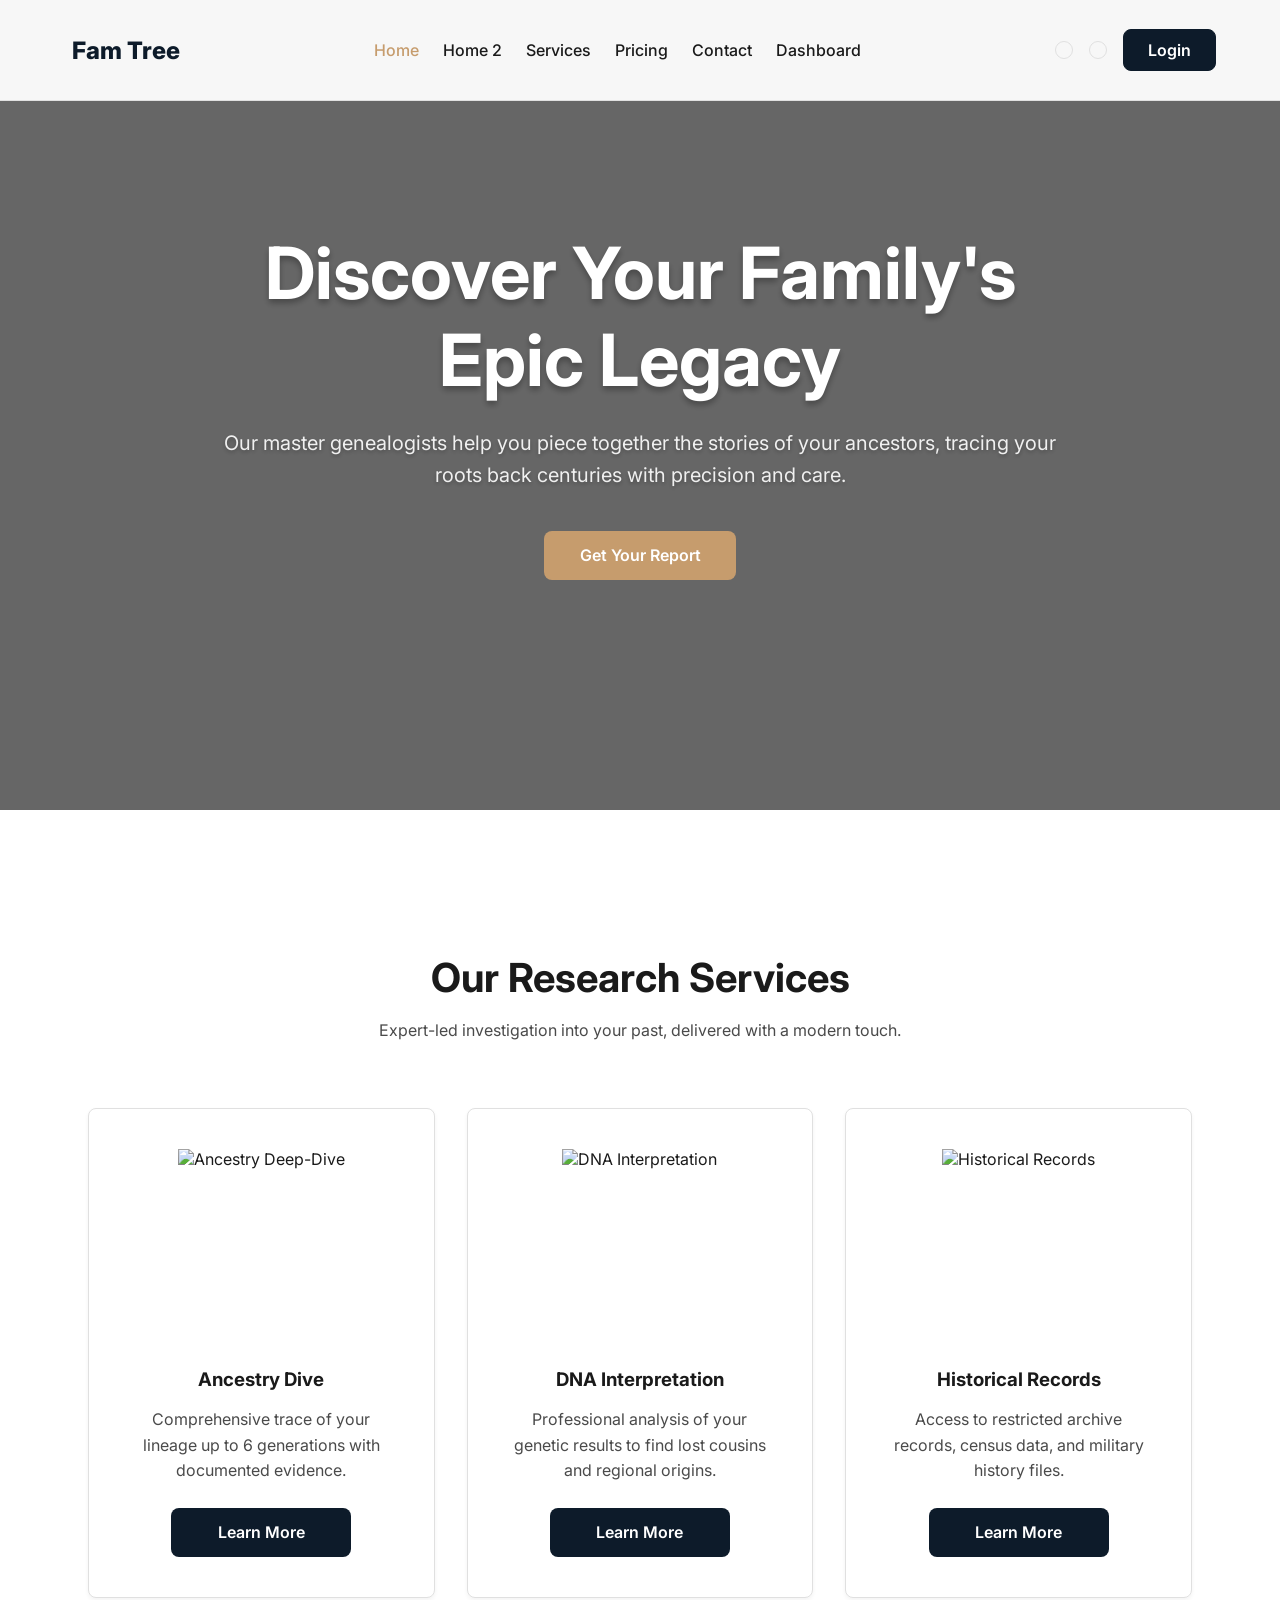
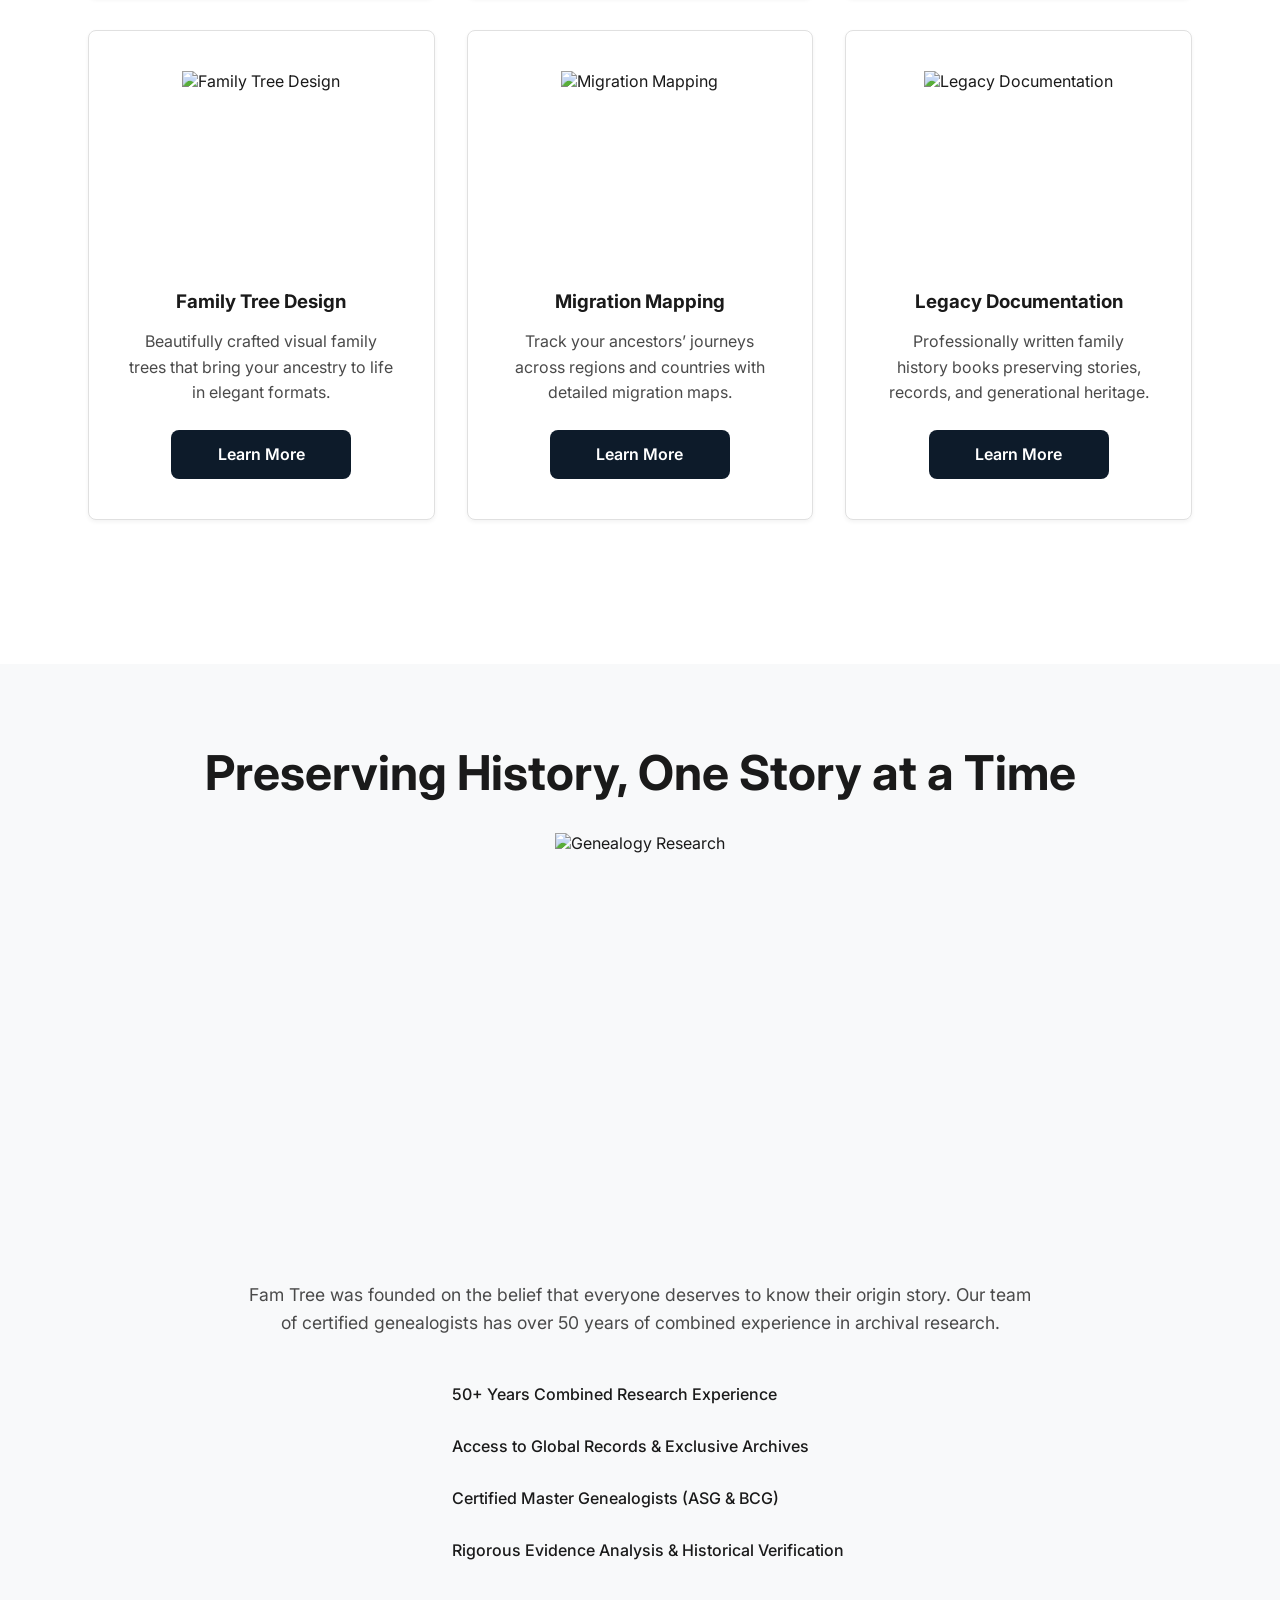
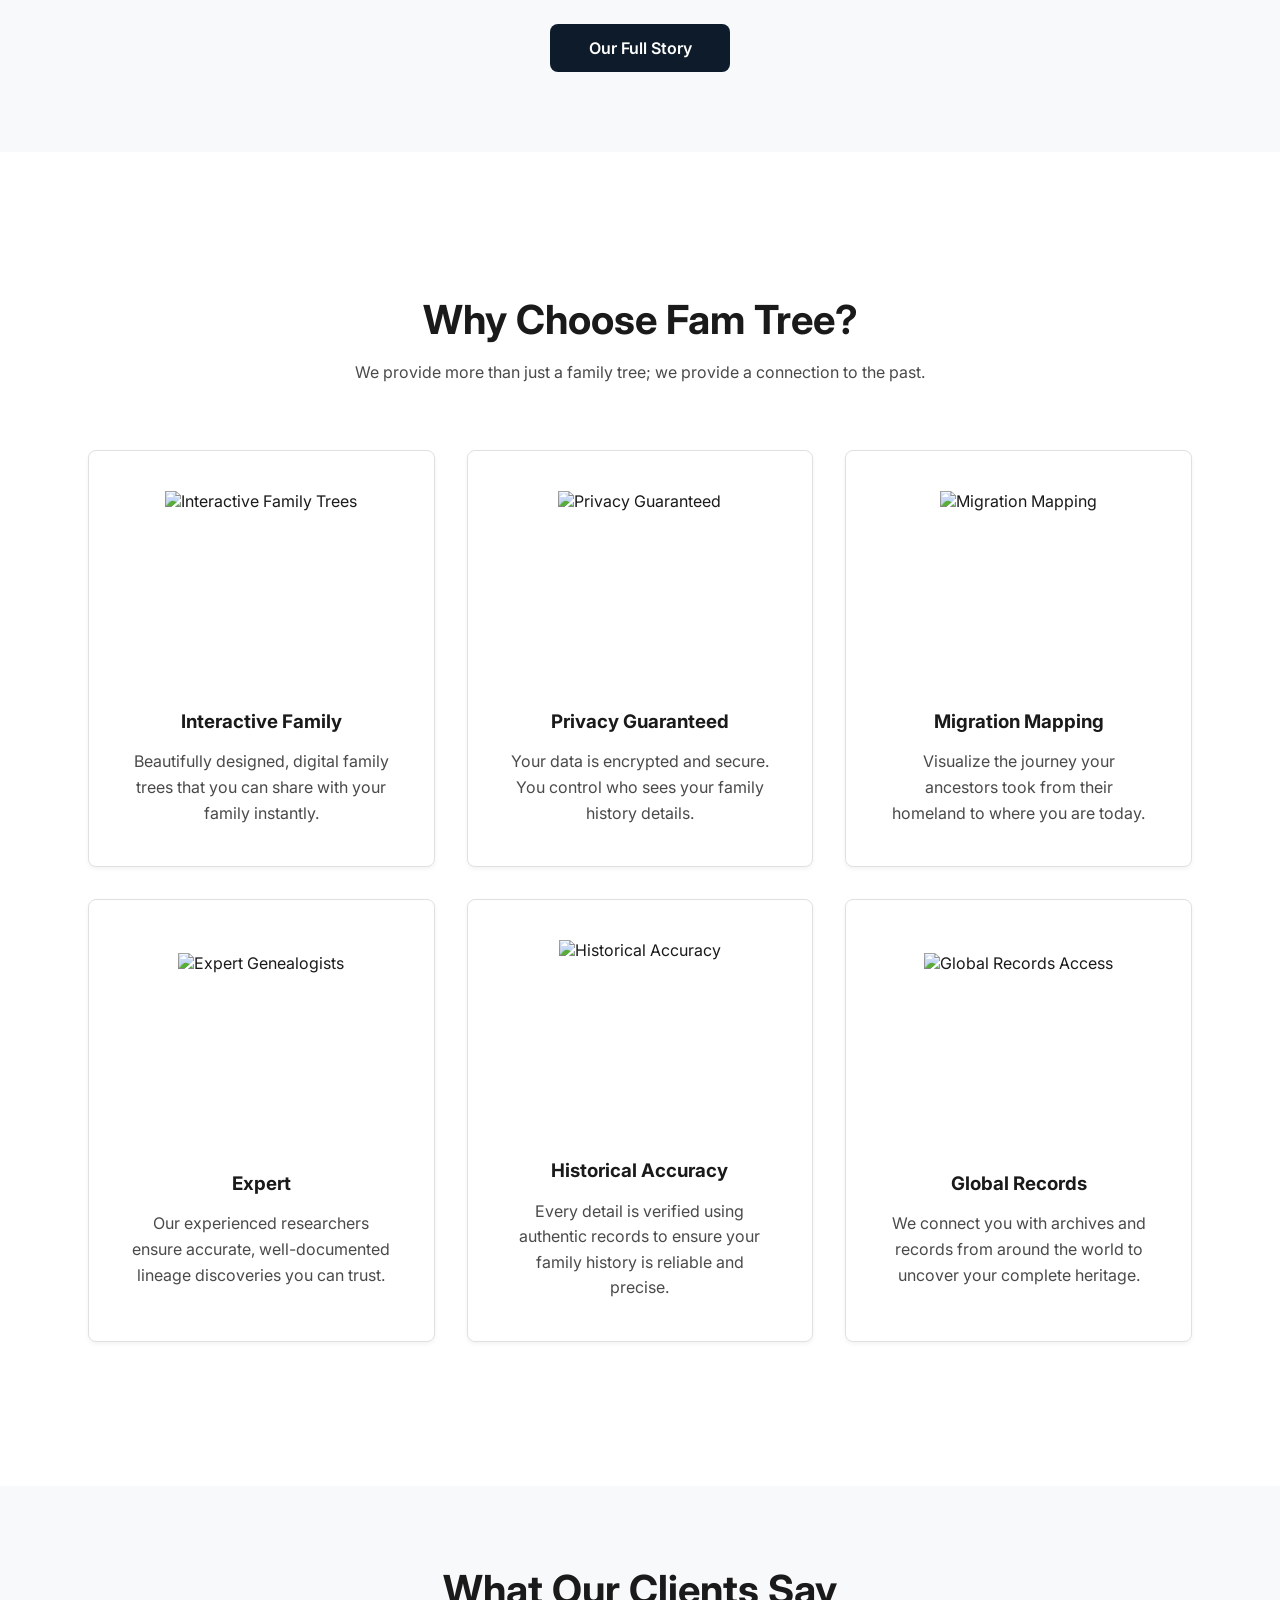
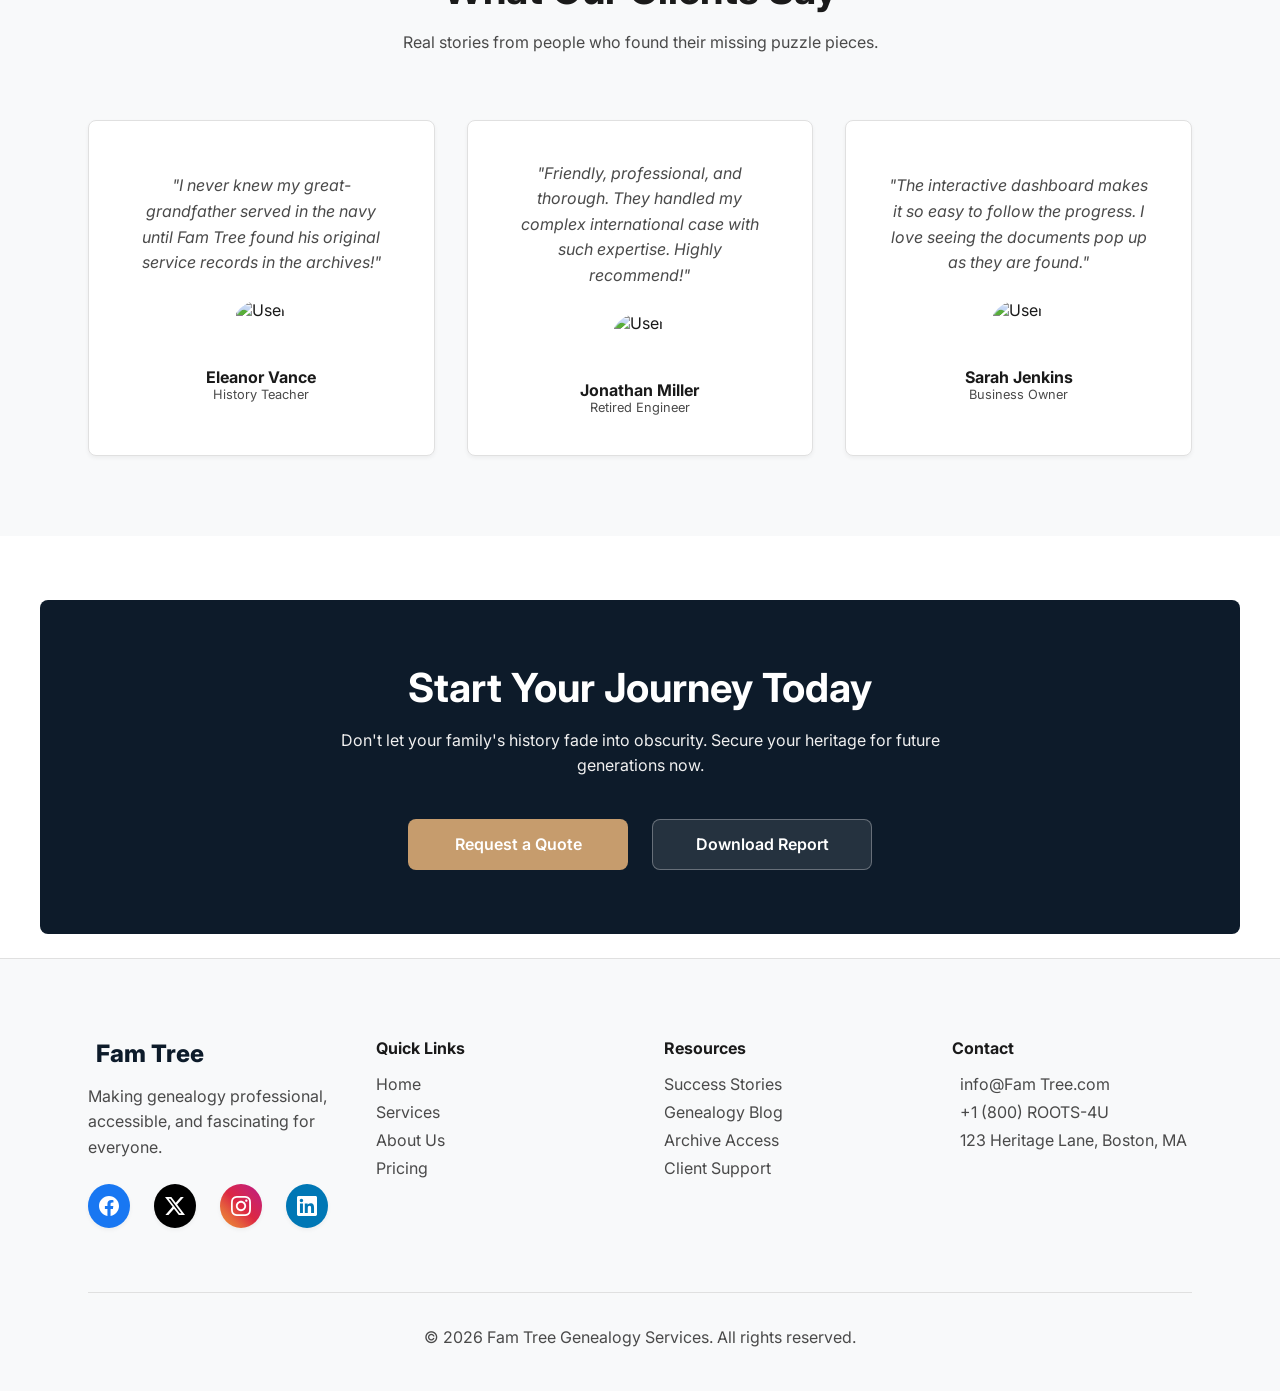
==== commit c96cd92a: "U" ====
--- a/index.html
+++ b/index.html
@@ -376,10 +376,26 @@
                     </a>
                     <p>Making genealogy professional, accessible, and fascinating for everyone.</p>
                     <div class="footer-social">
-                        <a href="#" class="social-link social-fb" aria-label="Facebook"><span>F</span></a>
-                        <a href="#" class="social-link social-tw" aria-label="X"><span>X</span></a>
-                        <a href="#" class="social-link social-ig" aria-label="Instagram"><span>I</span></a>
-                        <a href="#" class="social-link social-ln" aria-label="LinkedIn"><span>L</span></a>
+                        <a href="#" class="social-link social-fb" aria-label="Facebook">
+                            <svg viewBox="0 0 24 24" fill="white" style="width: 20px; height: 20px;">
+                                <path d="M24 12.073c0-6.627-5.373-12-12-12s-12 5.373-12 12c0 5.99 4.388 10.954 10.125 11.854v-8.385H7.078v-3.47h3.047V9.43c0-3.007 1.792-4.669 4.533-4.669 1.312 0 2.686.235 2.686.235v2.953H15.83c-1.491 0-1.956.925-1.956 1.874v2.25h3.328l-.532 3.47h-2.796v8.385C19.612 23.027 24 18.062 24 12.073z"/>
+                            </svg>
+                        </a>
+                        <a href="#" class="social-link social-tw" aria-label="X">
+                            <svg viewBox="0 0 24 24" fill="white" style="width: 20px; height: 20px;">
+                                <path d="M18.901 1.153h3.68l-8.04 9.19L24 22.846h-7.406l-5.8-7.584-6.638 7.584H.474l8.6-9.83L0 1.154h7.594l5.243 6.932 6.064-6.932zm-1.292 19.49h2.039L6.486 3.24H4.298l13.311 17.403z"/>
+                            </svg>
+                        </a>
+                        <a href="#" class="social-link social-ig" aria-label="Instagram">
+                            <svg viewBox="0 0 24 24" fill="white" style="width: 20px; height: 20px;">
+                                <path d="M12 0C8.74 0 8.333.015 7.053.072 5.775.132 4.905.333 4.14.63c-.789.306-1.459.717-2.126 1.384S.935 3.35.63 4.14C.333 4.905.131 5.775.072 7.053.012 8.333 0 8.74 0 12s.014 3.667.072 4.947c.06 1.277.261 2.148.558 2.913.306.788.717 1.459 1.384 2.126.667.666 1.336 1.079 2.126 1.384.766.296 1.636.499 2.913.558C8.333 23.988 8.74 24 12 24s3.667-.014 4.947-.072c1.277-.06 2.148-.262 2.913-.558.788-.306 1.459-.718 2.126-1.384.666-.667 1.079-1.335 1.384-2.126.296-.765.499-1.636.558-2.913.06-1.28.072-1.687.072-4.947s-.015-3.667-.072-4.947c-.06-1.277-.262-2.149-.558-2.913-.306-.789-.718-1.459-1.384-2.126C21.319 1.347 20.651.935 19.86.63c-.765-.297-1.636-.499-2.913-.558C15.667.012 15.26 0 12 0zm0 2.16c3.203 0 3.585.016 4.85.071 1.17.055 1.805.249 2.227.415.562.217.96.477 1.382.896.419.42.679.819.896 1.381.164.422.36 1.057.413 2.227.057 1.266.07 1.646.07 4.85s-.015 3.585-.074 4.85c-.061 1.17-.256 1.805-.421 2.227-.224.562-.479.96-.899 1.382-.419.419-.824.679-1.38.896-.42.164-1.065.36-2.235.413-1.274.057-1.649.07-4.859.07-3.211 0-3.586-.015-4.859-.074-1.171-.061-1.816-.256-2.236-.421-.569-.224-.96-.479-1.379-.899-.421-.419-.69-.824-.9-1.38-.165-.42-.359-1.065-.42-2.235-.045-1.26-.061-1.649-.061-4.844 0-3.196.016-3.586.061-4.861.061-1.17.255-1.814.42-2.234.21-.57.479-.96.9-1.381.419-.419.81-.689 1.379-.898.42-.166 1.051-.361 2.221-.421 1.275-.045 1.65-.06 4.859-.06l.045.03zm0 3.678c-3.405 0-6.162 2.76-6.162 6.162 0 3.405 2.76 6.162 6.162 6.162 3.405 0 6.162-2.76 6.162-6.162 0-3.405-2.76-6.162-6.162-6.162zM12 16c-2.21 0-4-1.79-4-4s1.79-4 4-4 4 1.79 4 4-1.79 4-4 4zm7.846-10.405c0 .795-.646 1.44-1.44 1.44-.795 0-1.44-.645-1.44-1.44s.645-1.44 1.44-1.44c.794 0 1.44.645 1.44 1.44z"/>
+                            </svg>
+                        </a>
+                        <a href="#" class="social-link social-ln" aria-label="LinkedIn">
+                            <svg viewBox="0 0 24 24" fill="white" style="width: 20px; height: 20px;">
+                                <path d="M20.447 20.452h-3.554v-5.569c0-1.328-.027-3.037-1.852-3.037-1.853 0-2.136 1.445-2.136 2.939v5.667H9.351V9h3.414v1.561h.046c.477-.9 1.637-1.85 3.37-1.85 3.601 0 4.267 2.37 4.267 5.455v6.286zM5.337 7.433c-1.144 0-2.063-.926-2.063-2.065 0-1.138.92-2.063 2.063-2.063 1.14 0 2.064.925 2.064 2.063 0 1.139-.925 2.065-2.064 2.065zm1.782 13.019H3.555V9h3.564v11.452zM22.225 0H1.771C.792 0 0 .774 0 1.729v20.542C0 23.227.792 24 1.771 24h20.451C23.2 24 24 23.227 24 22.271V1.729C24 .774 23.2 0 22.222 0h.003z"/>
+                            </svg>
+                        </a>
                     </div>
                 </div>
                 <div>
--- a/css/style.css
+++ b/css/style.css
@@ -187,6 +187,7 @@
     backdrop-filter: blur(10px);
     border-bottom: 1px solid var(--border-color);
     transition: var(--transition);
+    padding: 10px 0; /* Default padding */
 }
 
 .nav-container {
@@ -676,3 +677,36 @@
     font-weight: 800;
     color: var(--secondary-color);
 }
+
+/* Back to Top Button */
+.back-to-top {
+    position: fixed;
+    bottom: 30px;
+    right: 30px;
+    width: 50px;
+    height: 50px;
+    background: var(--secondary-color);
+    color: #fff;
+    border-radius: 50%;
+    display: flex;
+    align-items: center;
+    justify-content: center;
+    cursor: pointer;
+    z-index: 999;
+    opacity: 0;
+    visibility: hidden;
+    transition: var(--transition);
+    border: none;
+    box-shadow: var(--shadow-md);
+}
+
+.back-to-top.visible {
+    opacity: 1;
+    visibility: visible;
+}
+
+.back-to-top:hover {
+    background: var(--secondary-hover);
+    transform: translateY(-5px);
+    box-shadow: var(--shadow-lg);
+}
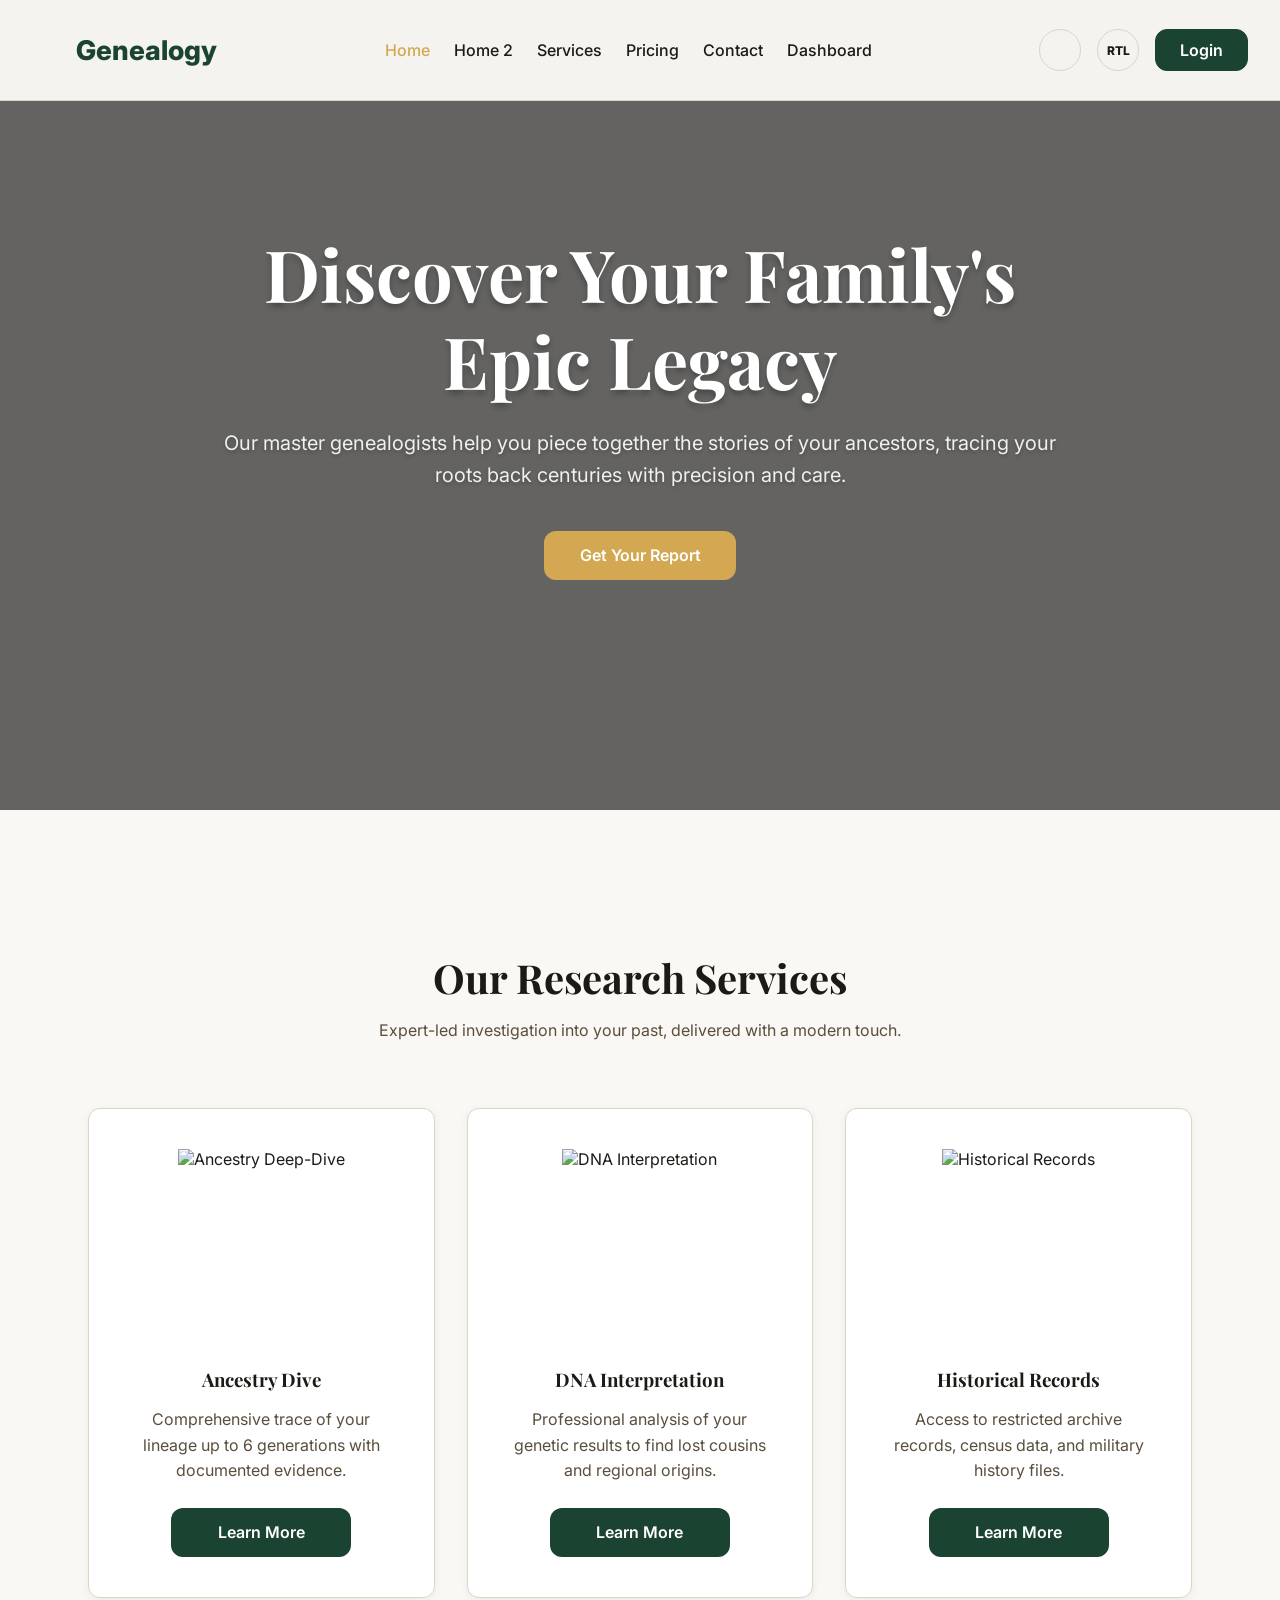
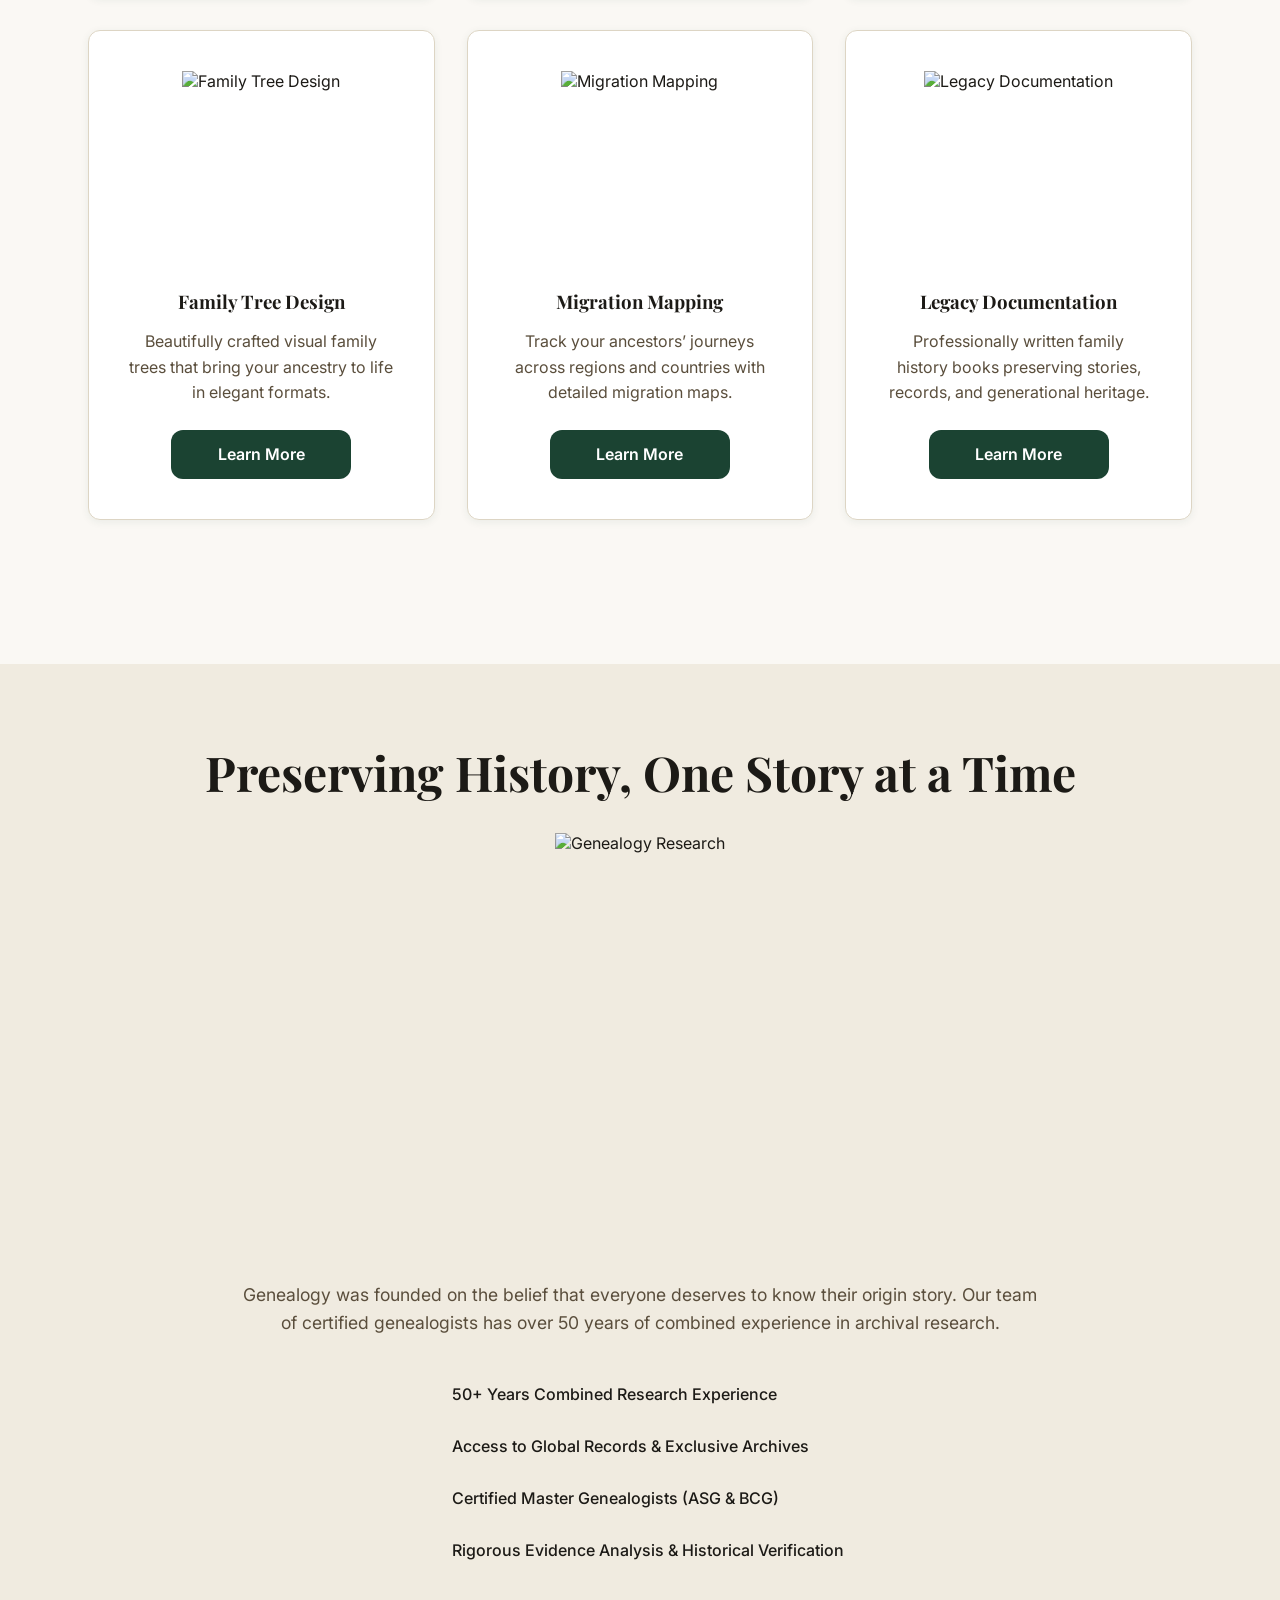
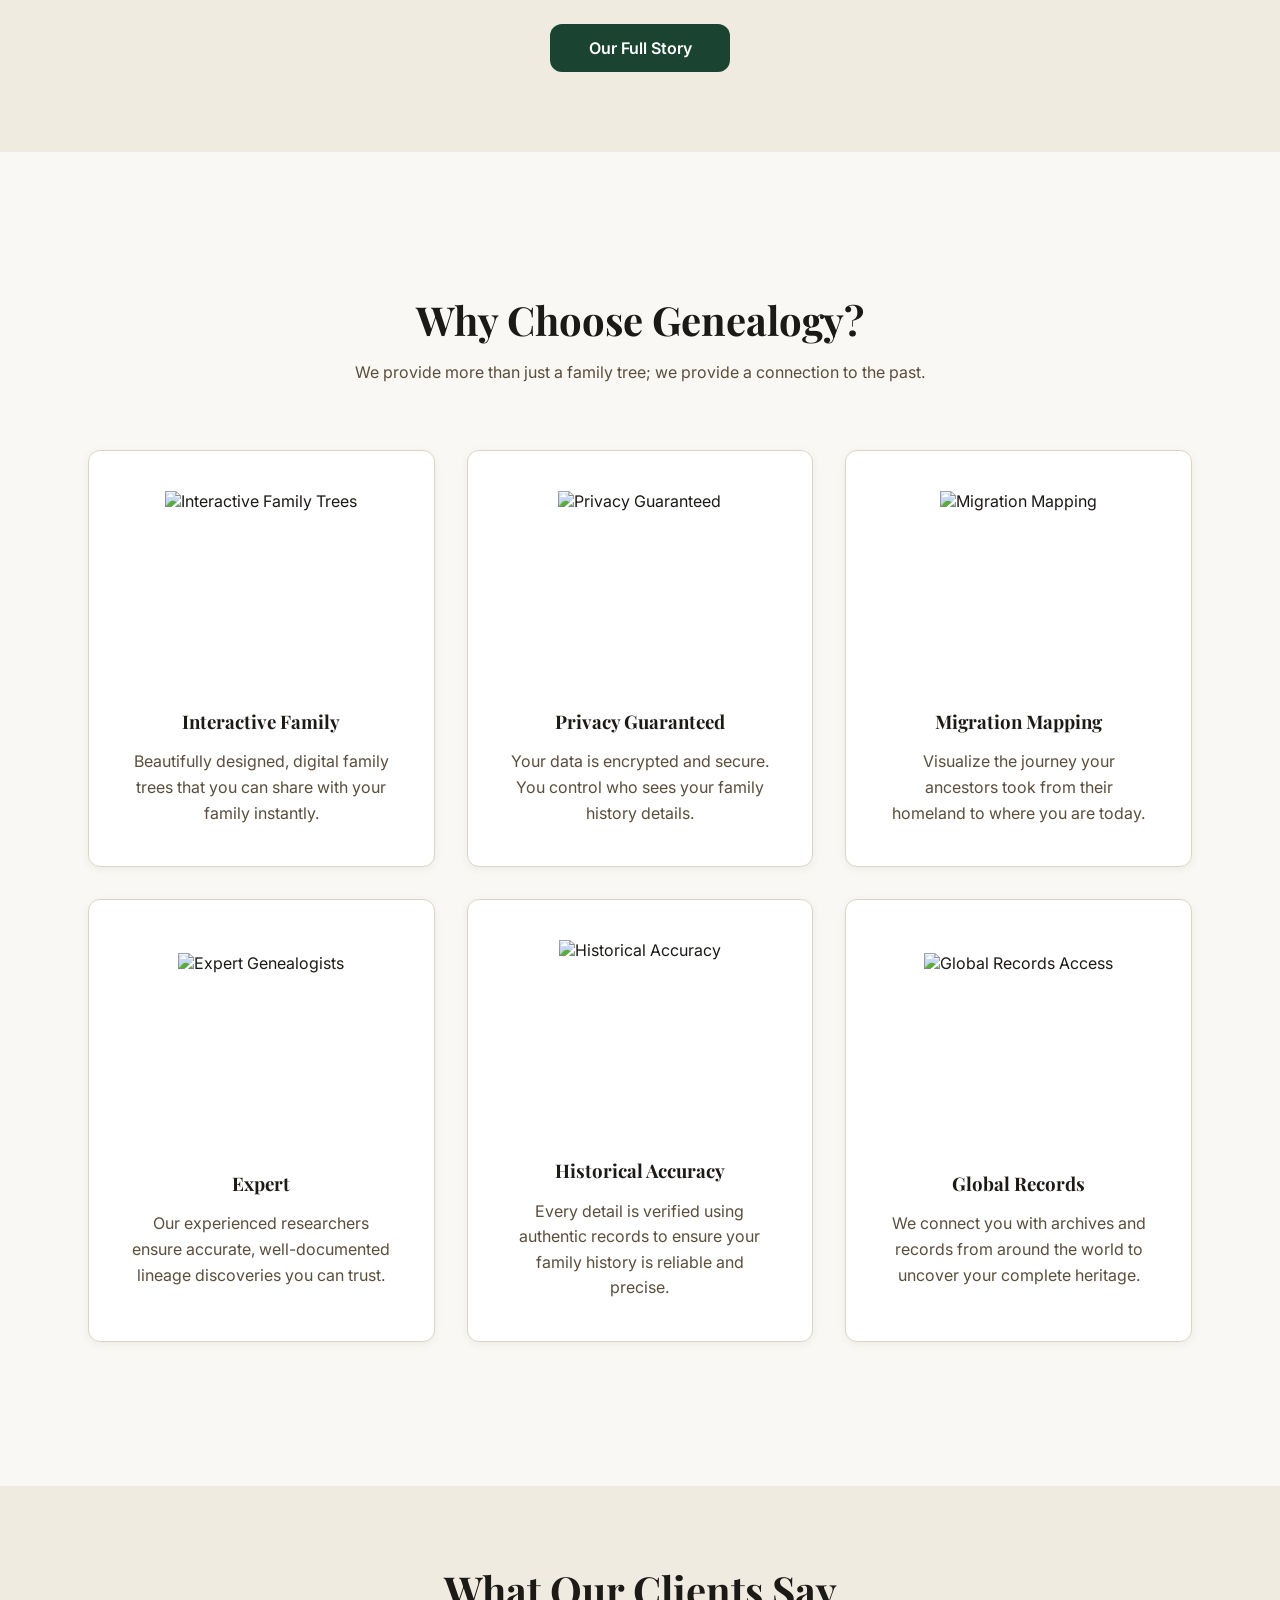
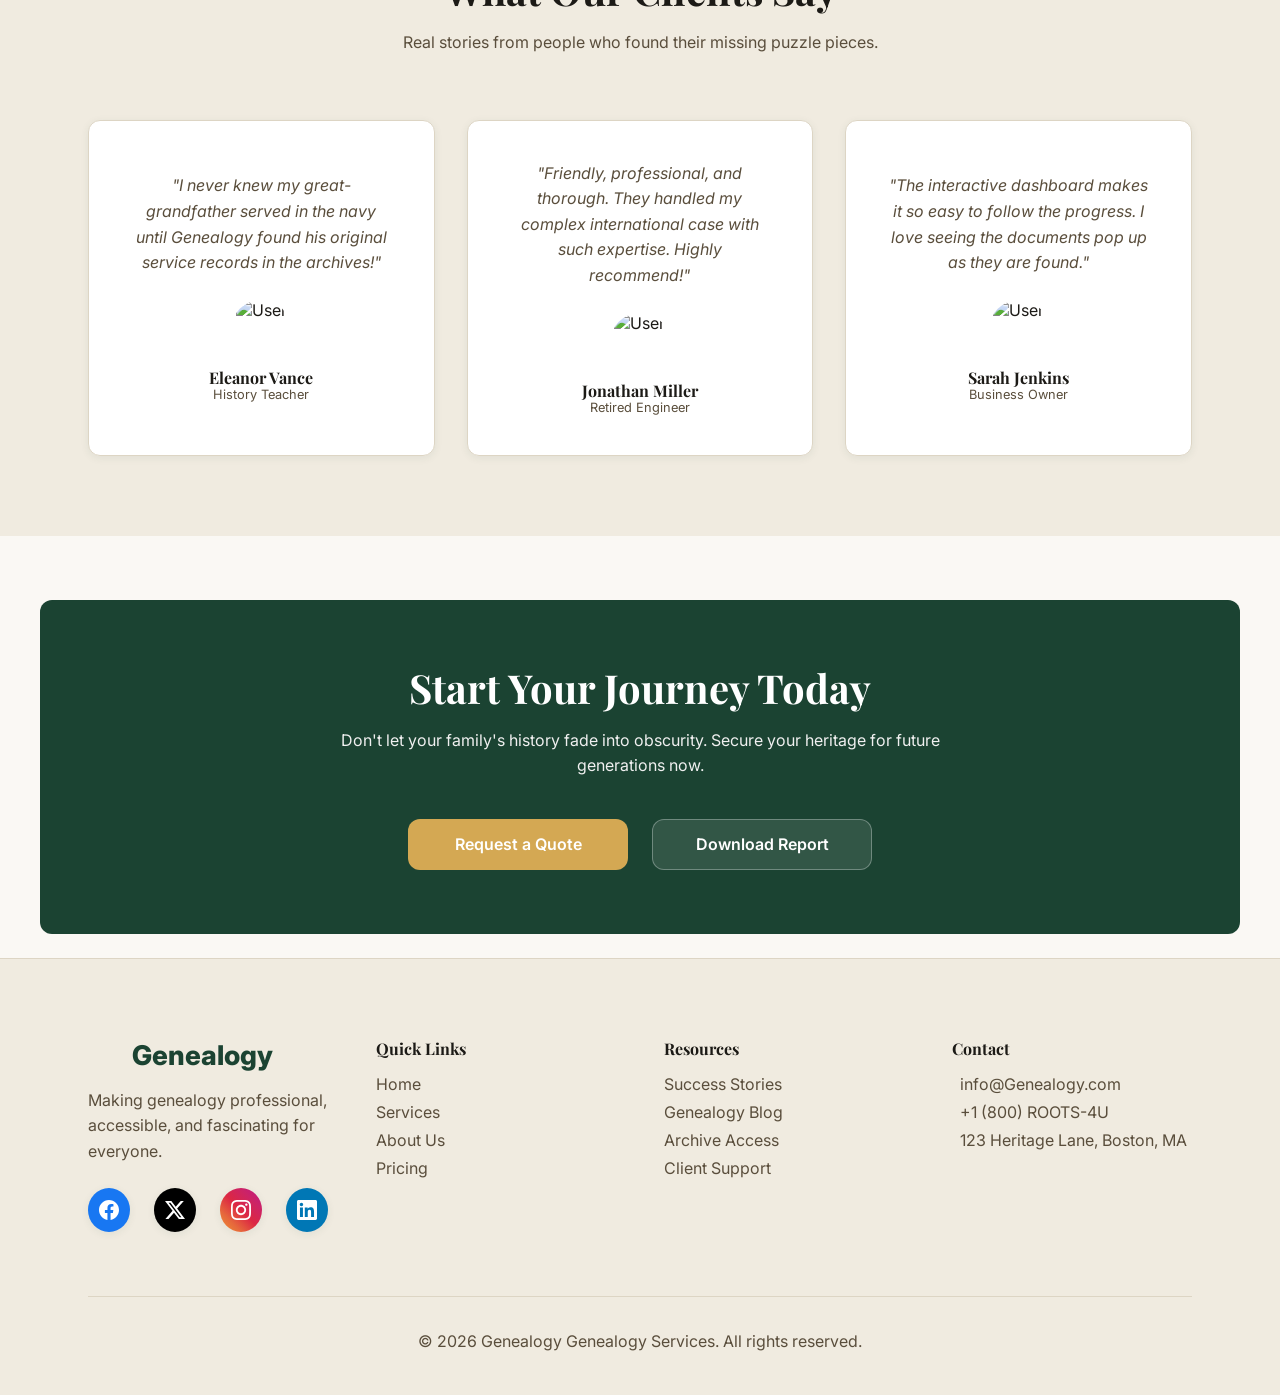
==== commit bf069cdf: "U" ====
--- a/index.html
+++ b/index.html
@@ -4,11 +4,11 @@
 <head>
     <meta charset="UTF-8">
     <meta name="viewport" content="width=device-width, initial-scale=1.0">
-    <title>Fam Tree | Discover Your Roots, Uncover Your History</title>
+    <title>Genealogy | Discover Your Roots, Uncover Your History</title>
     <!-- Favicon -->
-    <link rel="icon" type="image/x-icon" href="https://lucide.dev/favicon.ico">
+    <link rel="icon" type="image/x-icon" href="data:image/svg+xml,<svg xmlns=%22http://www.w3.org/2000/svg%22 viewBox=%220 0 24 24%22 fill=%22none%22 stroke=%22%231b4332%22 stroke-width=%222%22 stroke-linecap=%22round%22 stroke-linejoin=%22round%22><path d=%22M12 2l-7 7h4l-5 5h6l-4 4h10l-4-4h6l-5-5h4l-7-7z%22/><path d=%22M12 18v4%22/></svg>">
     <!-- Google Fonts -->
-    <link href="https://fonts.googleapis.com/css2?family=Inter:wght@400;500;600;700;800&display=swap" rel="stylesheet">
+    <link href="https://fonts.googleapis.com/css2?family=Inter:wght@400;500;600;700;800&family=Playfair+Display:wght@600;700;800&display=swap" rel="stylesheet">
     <!-- CSS -->
     <link rel="stylesheet" href="css/style.css">
     <!-- Lucide Icons -->
@@ -22,7 +22,7 @@
         <nav class="nav-container">
             <a href="index.html" class="logo">
                 <i data-lucide="tree-pine"></i>
-                <span>Fam Tree</span>
+                <span>Genealogy</span>
             </a>
 
             <div class="nav-links">
@@ -39,7 +39,7 @@
                             <i data-lucide="moon"></i>
                         </button>
                         <button class="icon-btn rtl-toggle" aria-label="Toggle RTL Mode">
-                            <i data-lucide="languages"></i>
+                            <span style="font-weight: 800; font-size: 0.75rem;">RTL</span>
                         </button>
                     </div>
                     <a href="login.html" class="login-btn">Login</a>
@@ -51,7 +51,7 @@
                     <i data-lucide="moon"></i>
                 </button>
                 <button class="icon-btn rtl-toggle" aria-label="Toggle RTL Mode">
-                    <i data-lucide="languages"></i>
+                    <span style="font-weight: 800; font-size: 0.75rem;">RTL</span>
                 </button>
                 <a href="login.html" class="login-btn" id="login-btn-desktop">Login</a>
                 <div class="hamburger" id="hamburger-menu">
@@ -183,7 +183,7 @@
                         alt="Genealogy Research" style="width: 100%; height: 100%; object-fit: cover;">
                 </div>
                 <p style="margin-bottom: 2.5rem; font-size: 1.1rem; max-width: 800px; margin-left: auto; margin-right: auto;">
-                    Fam Tree was founded on the belief that everyone deserves to know
+                    Genealogy was founded on the belief that everyone deserves to know
                     their origin story. Our team of certified genealogists has over 50 years of combined experience in
                     archival research.
                 </p>
@@ -218,7 +218,7 @@
     <section id="features">
         <div class="container">
             <div style="text-align: center; margin-bottom: 4rem;">
-                <h2 style="font-size: 2.5rem;">Why Choose Fam Tree?</h2>
+                <h2 style="font-size: 2.5rem;">Why Choose Genealogy?</h2>
                 <p>We provide more than just a family tree; we provide a connection to the past.</p>
             </div>
             <div class="grid grid-3">
@@ -310,7 +310,7 @@
             <div class="grid grid-3">
                 <div class="card">
                     <p style="font-style: italic; margin-bottom: 1.5rem;">"I never knew my great-grandfather served in
-                        the navy until Fam Tree found his original service records in the archives!"</p>
+                        the navy until Genealogy found his original service records in the archives!"</p>
                     <div style="display: flex; flex-direction: column; align-items: center;">
                         <div
                             style="width: 60px; height: 60px; border-radius: 50%; overflow: hidden; margin-bottom: 0.5rem;">
@@ -372,7 +372,7 @@
                 <div>
                     <a href="index.html" class="logo" style="margin-bottom: 1rem;">
                         <i data-lucide="tree-pine"></i>
-                        <span>Fam Tree</span>
+                        <span>Genealogy</span>
                     </a>
                     <p>Making genealogy professional, accessible, and fascinating for everyone.</p>
                     <div class="footer-social">
@@ -428,7 +428,7 @@
                     <h4>Contact</h4>
                     <ul style="list-style: none; display: flex; flex-direction: column; gap: 0.5rem;">
                         <li style="display: flex; gap: 0.5rem; color: var(--text-secondary);"><i data-lucide="mail"></i>
-                            info@Fam Tree.com</li>
+                            info@Genealogy.com</li>
                         <li style="display: flex; gap: 0.5rem; color: var(--text-secondary);"><i
                                 data-lucide="phone"></i> +1 (800) ROOTS-4U</li>
                         <li style="display: flex; gap: 0.5rem; color: var(--text-secondary);"><i
@@ -437,7 +437,7 @@
                 </div>
             </div>
             <div style="border-top: 1px solid var(--border-color); padding-top: 2rem; text-align: center;">
-                <p>&copy; 2026 Fam Tree Genealogy Services. All rights reserved.</p>
+                <p>&copy; 2026 Genealogy Genealogy Services. All rights reserved.</p>
             </div>
         </div>
     </footer>
@@ -449,4 +449,5 @@
     </script>
 </body>
 
-</html>+</html>
+
--- a/css/style.css
+++ b/css/style.css
@@ -1,44 +1,47 @@
 :root {
-    /* Primary Colors */
-    --primary-color: #0d1b2a;
-    --primary-hover: #1b263b;
-    --secondary-color: #c69c6d;
-    --secondary-hover: #b58b5a;
-    
+    /* Primary Colors — Deep Heritage Forest Green */
+    --primary-color: #1b4332;
+    --primary-hover: #2d6a4f;
+    --secondary-color: #d4a853;
+    --secondary-hover: #c49230;
+
     /* Text Colors - Light Mode */
-    --text-primary: #1a1a1a;
-    --text-secondary: #4a4a4a;
-    --bg-primary: #ffffff;
-    --bg-secondary: #f8f9fa;
+    --text-primary: #1c1a16;
+    --text-secondary: #5a4e3c;
+    --bg-primary: #faf8f4;
+    --bg-secondary: #f0ebe0;
     --card-bg: #ffffff;
-    --border-color: #e0e0e0;
+    --border-color: #ddd5c4;
 
     /* Theme Tokens */
-    --header-bg: rgba(255, 255, 255, 0.95);
-    --shadow-sm: 0 2px 4px rgba(0,0,0,0.05);
-    --shadow-md: 0 4px 6px rgba(0,0,0,0.1);
-    --shadow-lg: 0 10px 15px rgba(0,0,0,0.1);
+    --header-bg: rgba(250, 248, 244, 0.97);
+    --shadow-sm: 0 2px 8px rgba(27, 67, 50, 0.07);
+    --shadow-md: 0 4px 16px rgba(27, 67, 50, 0.12);
+    --shadow-lg: 0 12px 32px rgba(27, 67, 50, 0.18);
 
     /* Status Colors */
-    --success: #2ecc71;
+    --success: #27ae60;
     --error: #e74c3c;
-    --warning: #f39c12;
+    --warning: #e67e22;
 
     /* Spacing */
     --section-padding: 80px 5%;
     --container-width: 1200px;
-    --border-radius: 8px;
+    --border-radius: 12px;
     --transition: all 0.3s ease;
 }
 
 [data-theme="dark"] {
-    --text-primary: #f0f0f0;
-    --text-secondary: #b0b0b0;
-    --bg-primary: #0a0e14;
-    --bg-secondary: #141b24;
-    --card-bg: #1c252e;
-    --border-color: #2d3748;
-    --header-bg: rgba(10, 14, 20, 0.95);
+    --text-primary: #ede8de;
+    --text-secondary: #a89878;
+    --bg-primary: #0d1f17;
+    --bg-secondary: #142a1e;
+    --card-bg: #1c3528;
+    --border-color: #2d4a38;
+    --header-bg: rgba(13, 31, 23, 0.97);
+    --shadow-sm: 0 2px 8px rgba(0, 0, 0, 0.25);
+    --shadow-md: 0 4px 16px rgba(0, 0, 0, 0.3);
+    --shadow-lg: 0 12px 32px rgba(0, 0, 0, 0.4);
 }
 
 [dir="rtl"] {
@@ -50,7 +53,7 @@
     margin: 0;
     padding: 0;
     box-sizing: border-box;
-    font-family: 'Inter', system-ui, -apple-system, sans-serif;
+    font-family: 'Inter', 'Georgia', system-ui, -apple-system, sans-serif;
 }
 
 body {
@@ -61,7 +64,11 @@
 }
 
 /* Typography */
-h1, h2, h3, h4 {
+h1,
+h2,
+h3,
+h4 {
+    font-family: 'Playfair Display', 'Georgia', serif;
     font-weight: 700;
     line-height: 1.2;
     margin-bottom: 1rem;
@@ -81,7 +88,8 @@
 
 section {
     padding: var(--section-padding);
-    margin-bottom: 4rem; /* Gap between sections */
+    margin-bottom: 4rem;
+    /* Gap between sections */
 }
 
 /* Global Card Alignment Rules (Step 3) */
@@ -105,8 +113,16 @@
     border-color: var(--secondary-color);
 }
 
-.card h1, .card h2, .card h3, .card h4, 
-.card p, .card ul, .card li, .card button, .card a, .card img {
+.card h1,
+.card h2,
+.card h3,
+.card h4,
+.card p,
+.card ul,
+.card li,
+.card button,
+.card a,
+.card img {
     margin-left: auto;
     margin-right: auto;
     text-align: center;
@@ -126,7 +142,8 @@
     justify-content: center;
     gap: 0.5rem;
     font-size: 1rem;
-    min-width: 180px; /* Standardize hero buttons */
+    min-width: 180px;
+    /* Standardize hero buttons */
     text-align: center;
 }
 
@@ -157,21 +174,41 @@
 }
 
 @media (min-width: 1024px) {
-    .grid-3 { grid-template-columns: repeat(3, 1fr); }
-    .grid-4 { grid-template-columns: repeat(4, 1fr); }
+    .grid-3 {
+        grid-template-columns: repeat(3, 1fr);
+    }
+
+    .grid-4 {
+        grid-template-columns: repeat(4, 1fr);
+    }
 }
 
 @media (max-width: 1023px) and (min-width: 768px) {
-    .grid-3, .grid-4 {
-        grid-template-columns: repeat(2, 1fr); /* STRICT 2x2 */
+
+    .grid-3,
+    .grid-4 {
+        grid-template-columns: repeat(2, 1fr);
+        /* STRICT 2x2 */
+    }
+
+    /* Task 1 & 3: Center 3rd card if it's alone on a row */
+    .grid-3>*:last-child:nth-child(odd) {
+        grid-column: 1 / span 2;
+        justify-self: center;
+        width: 100%;
+        max-width: 500px;
+        /* Keep it from being too wide */
     }
 }
 
 @media (max-width: 767px) {
-    .grid-3, .grid-4 {
-        grid-template-columns: 1fr; /* 1 column */
-    }
-    
+
+    .grid-3,
+    .grid-4 {
+        grid-template-columns: 1fr;
+        /* 1 column */
+    }
+
     section {
         padding: 60px 5%;
     }
@@ -187,7 +224,8 @@
     backdrop-filter: blur(10px);
     border-bottom: 1px solid var(--border-color);
     transition: var(--transition);
-    padding: 10px 0; /* Default padding */
+    padding: 10px 0;
+    /* Default padding */
 }
 
 .nav-container {
@@ -200,14 +238,21 @@
 }
 
 .logo {
-    font-size: 1.5rem;
+    font-size: 1.7rem;
     font-weight: 800;
     color: var(--primary-color);
     display: flex;
     align-items: center;
-    gap: 0.5rem;
+    gap: 0.75rem;
     text-decoration: none;
-    z-index: 1001; /* Above mobile menu */
+    z-index: 1001;
+    /* Above mobile menu */
+}
+
+.logo i {
+    width: 32px;
+    height: 32px;
+    color: var(--secondary-color);
 }
 
 [data-theme="dark"] .logo {
@@ -228,7 +273,8 @@
     white-space: nowrap;
 }
 
-.nav-links a:hover, .nav-links a.active {
+.nav-links a:hover,
+.nav-links a.active {
     color: var(--secondary-color);
 }
 
@@ -239,9 +285,11 @@
 }
 
 .icon-btn {
+    width: 42px;
+    height: 42px;
     background: none;
     border: 1px solid var(--border-color);
-    padding: 0.5rem;
+    padding: 0;
     border-radius: 50%;
     cursor: pointer;
     color: var(--text-primary);
@@ -258,7 +306,11 @@
 
 /* Login Button Specific Style */
 .login-btn {
-    padding: 0.6rem 1.5rem;
+    height: 42px;
+    padding: 0 1.5rem;
+    display: flex;
+    align-items: center;
+    justify-content: center;
     border-radius: var(--border-radius);
     background-color: var(--primary-color);
     color: #fff !important;
@@ -297,6 +349,18 @@
     margin-bottom: 4rem;
 }
 
+.footer-grid ul li a {
+    text-decoration: none;
+    color: var(--text-secondary) !important;
+    transition: var(--transition);
+    display: inline-block;
+}
+
+.footer-grid ul li a:hover {
+    color: var(--secondary-color) !important;
+    transform: translateX(5px);
+}
+
 .footer-social {
     display: flex;
     gap: 1.5rem;
@@ -316,7 +380,8 @@
     box-shadow: var(--shadow-sm);
 }
 
-.social-link i, .social-link span {
+.social-link i,
+.social-link span {
     font-size: 1.2rem;
     display: block;
 }
@@ -326,11 +391,28 @@
     box-shadow: var(--shadow-md);
 }
 
-.social-fb { background: #1877F2; }
-.social-ig { background: linear-gradient(45deg, #f09433 0%, #e6683c 25%, #dc2743 50%, #cc2366 75%, #bc1888 100%); }
-.social-tw { background: #000000; } /* X / Twitter */
-.social-ln { background: #0077b5; }
-.social-gg { background: #DB4437; } /* Google */
+.social-fb {
+    background: #1877F2;
+}
+
+.social-ig {
+    background: linear-gradient(45deg, #f09433 0%, #e6683c 25%, #dc2743 50%, #cc2366 75%, #bc1888 100%);
+}
+
+.social-tw {
+    background: #000000;
+}
+
+/* X / Twitter */
+.social-ln {
+    background: #0077b5;
+}
+
+.social-gg {
+    background: #DB4437;
+}
+
+/* Google */
 
 /* Hamburger Menu */
 .hamburger {
@@ -352,11 +434,13 @@
         display: grid;
         grid-template-columns: auto 1fr auto;
         gap: 2rem;
+        padding: 0 2rem;
     }
 
     .nav-links {
         justify-self: center;
-        gap: 1.5rem; /* Slightly reduced spacing for 1024px */
+        gap: 1.5rem;
+        /* Slightly reduced spacing for 1024px */
     }
 
     .controls {
@@ -369,16 +453,22 @@
 }
 
 @media (min-width: 1440px) {
+    .nav-container {
+        padding: 0 4rem;
+    }
     .nav-links {
-        gap: 2.5rem; /* Increased spacing for larger desktop */
+        gap: 2.5rem;
+        /* Increased spacing for larger desktop */
     }
 }
 
 @media (max-width: 1023px) {
-    .hamburger { display: flex; }
-    
-    .controls .theme-toggle, 
-    .controls .rtl-toggle, 
+    .hamburger {
+        display: flex;
+    }
+
+    .controls .theme-toggle,
+    .controls .rtl-toggle,
     .controls #login-btn-desktop {
         display: none;
     }
@@ -397,6 +487,7 @@
         border-top: 1px solid var(--border-color);
         max-height: calc(100vh - 80px);
         overflow-y: auto;
+        display: flex;
     }
 
     .nav-links.active {
@@ -464,7 +555,7 @@
         grid-template-columns: 1fr;
         gap: 1rem;
     }
-    
+
     .contact-form-container {
         padding: 2rem !important;
     }
@@ -501,7 +592,7 @@
     left: 0;
     width: 100%;
     height: 100%;
-    background: linear-gradient(to top, rgba(13, 27, 42, 0.95), rgba(13, 27, 42, 0.4));
+    background: linear-gradient(to top, rgba(27, 67, 50, 0.96), rgba(27, 67, 50, 0.4));
     display: flex;
     flex-direction: column;
     justify-content: center;
@@ -548,7 +639,7 @@
 }
 
 .reveal-card:hover .reveal-card-overlay {
-    background: linear-gradient(to top, rgba(13, 27, 42, 0.98), rgba(13, 27, 42, 0.7));
+    background: linear-gradient(to top, rgba(27, 67, 50, 0.99), rgba(27, 67, 50, 0.75));
 }
 
 .reveal-card:hover .reveal-card-header {
@@ -575,8 +666,15 @@
 
 /* Animations (Step 16) */
 @keyframes fadeInUp {
-    from { opacity: 0; transform: translateY(20px); }
-    to { opacity: 1; transform: translateY(0); }
+    from {
+        opacity: 0;
+        transform: translateY(20px);
+    }
+
+    to {
+        opacity: 1;
+        transform: translateY(0);
+    }
 }
 
 .fade-in-up {
@@ -614,7 +712,7 @@
     left: 0;
     width: 100%;
     height: 100%;
-    background: linear-gradient(rgba(0,0,0,0.7), rgba(0,0,0,0.7));
+    background: linear-gradient(rgba(0, 0, 0, 0.7), rgba(0, 0, 0, 0.7));
     z-index: 1;
 }
 
@@ -709,4 +807,4 @@
     background: var(--secondary-hover);
     transform: translateY(-5px);
     box-shadow: var(--shadow-lg);
-}
+}
